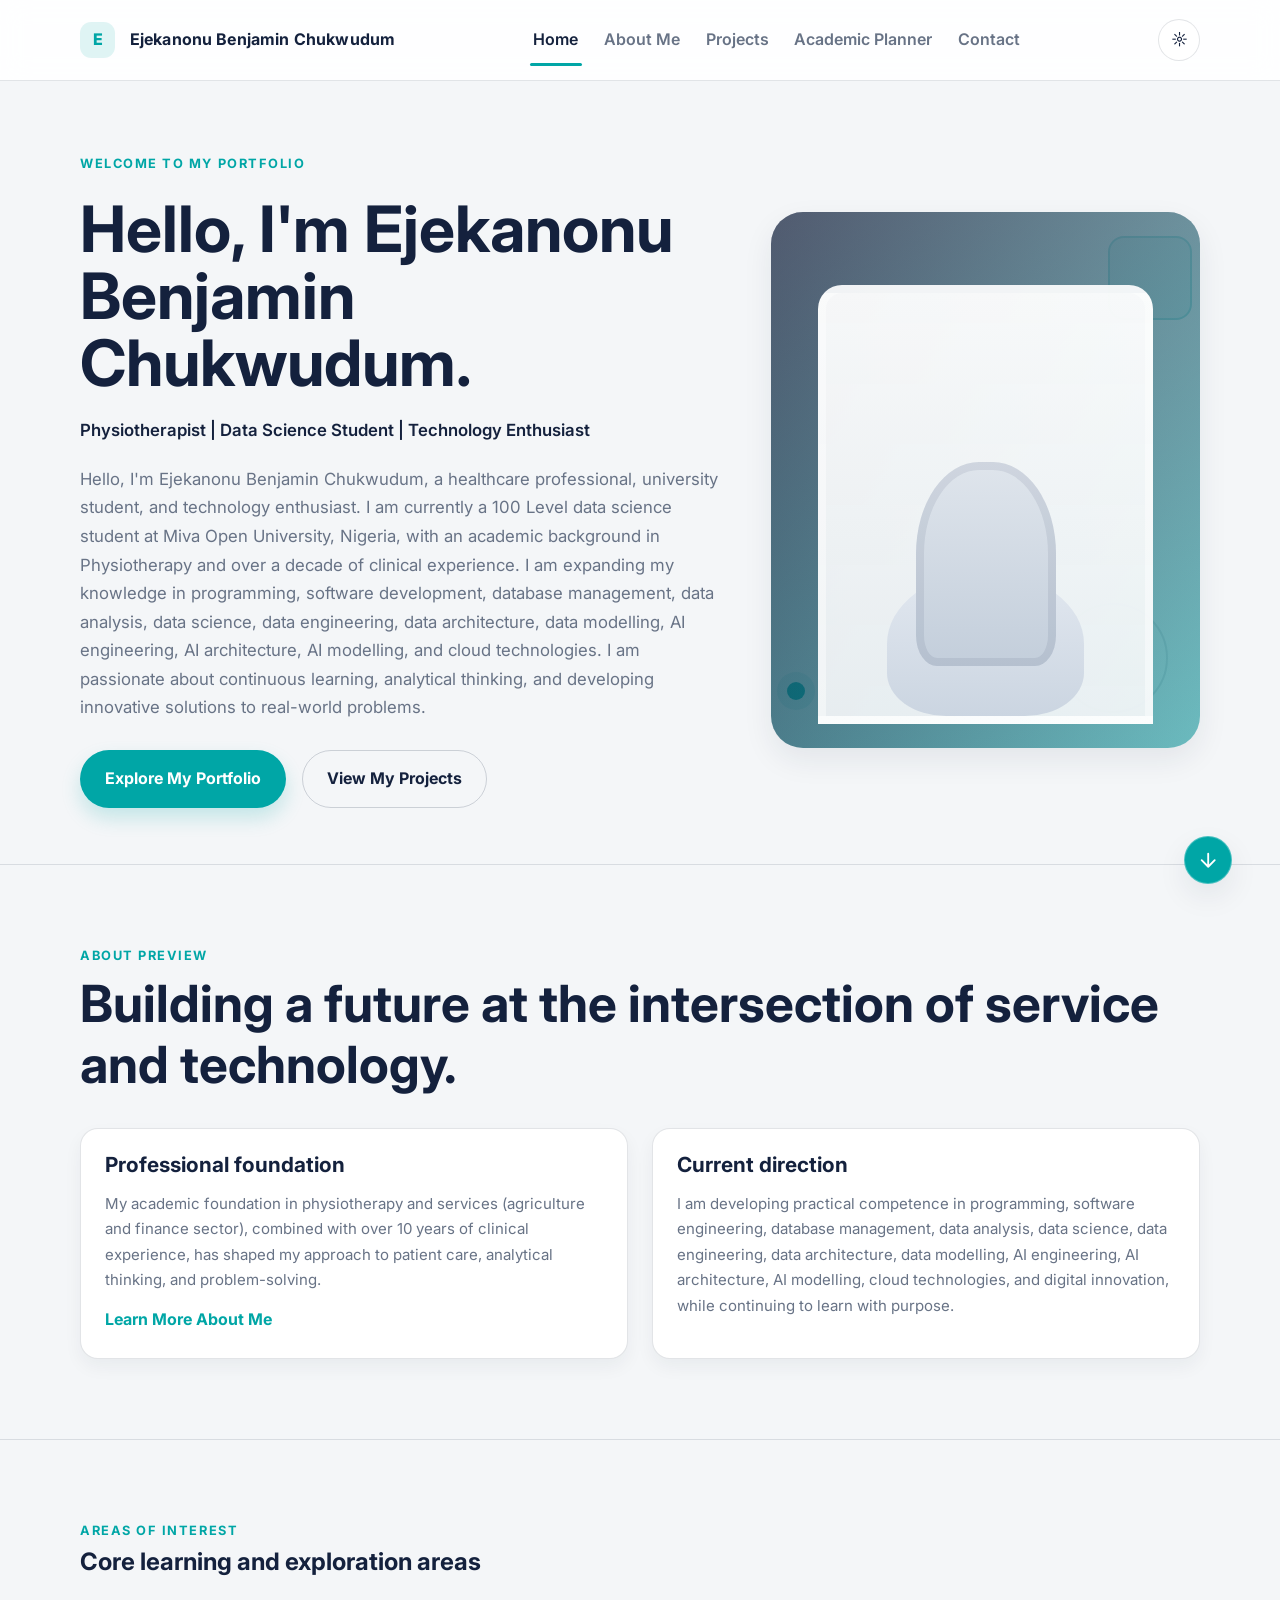
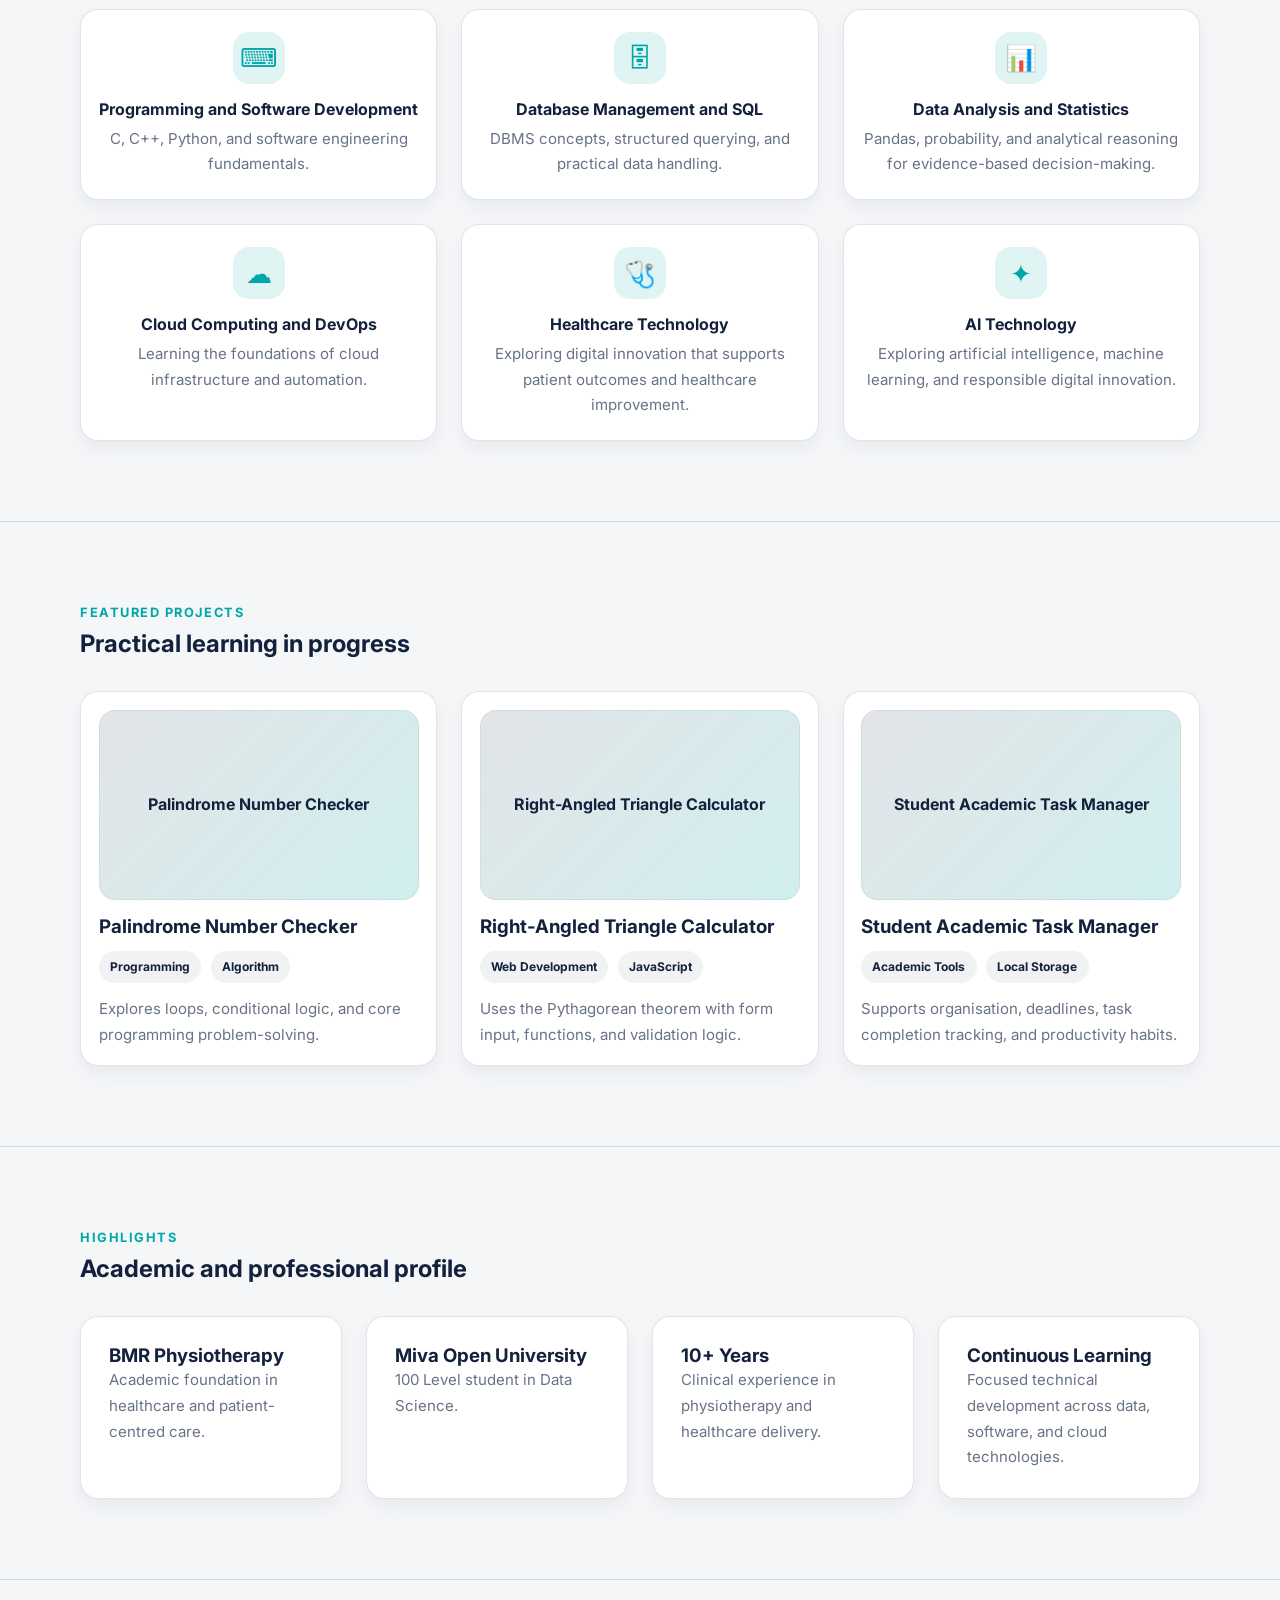
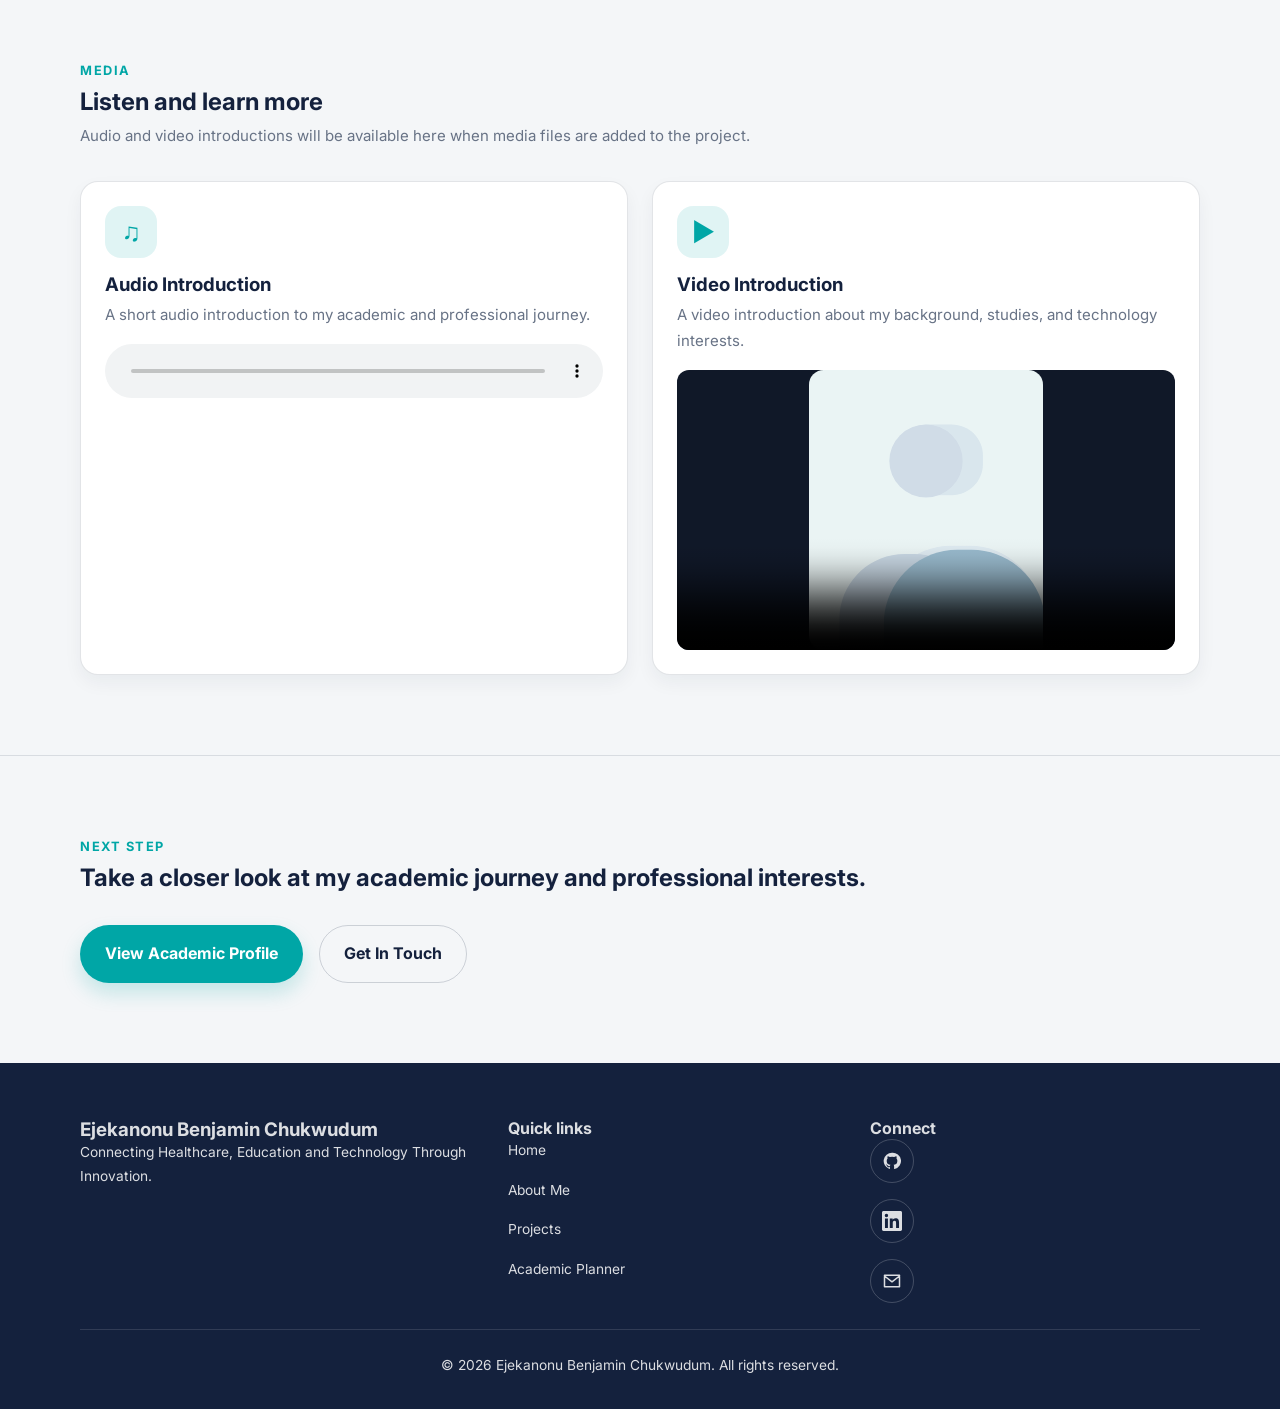
==== index.html @ 6f5ec562 "feat: add academic planner functionality with task management features - Implemented task management" ====
<!DOCTYPE html>
<html lang="en">
  <head>
    <meta charset="UTF-8" />
    <meta name="viewport" content="width=device-width, initial-scale=1.0" />
    <meta
      name="description"
      content="Academic portfolio and technology learning profile for Ejekanonu Benjamin Chukwudum."
    />
    <title>Ejekanonu Benjamin Chukwudum | Academic & Technology Portfolio</title>
    <link rel="preconnect" href="https://fonts.googleapis.com" />
    <link rel="preconnect" href="https://fonts.gstatic.com" crossorigin />
    <link
      href="https://fonts.googleapis.com/css2?family=Inter:wght@400;500;600;700;800&display=swap"
      rel="stylesheet"
    />
    <link rel="stylesheet" href="css/style.css" />
  </head>
  <body>
    <header class="site-header">
      <div class="container navbar">
        <a href="index.html" class="brand" aria-label="Home">
          <span class="brand-mark">E</span> Ejekanonu Benjamin Chukwudum
        </a>

        <nav class="nav-links" aria-label="Main navigation">
          <a class="nav-link active" href="index.html">Home</a>
          <a class="nav-link" href="about.html">About Me</a>
          <a class="nav-link" href="projects.html">Projects</a>
          <a class="nav-link" href="planner.html">Academic Planner</a>
          <a class="nav-link" href="contact.html">Contact</a>
        </nav>

        <div class="nav-actions">
          <button class="theme-toggle" type="button" aria-label="Toggle theme">☼</button>
          <button class="nav-toggle icon-button" type="button" aria-label="Toggle navigation" aria-expanded="false">
            ☰
          </button>
        </div>
      </div>
    </header>

    <main>
      <section class="hero">
        <div class="container hero-grid">
          <div class="hero-copy">
            <span class="kicker">Welcome to my portfolio</span>
            <h1 class="hero-title">Hello, I'm Ejekanonu Benjamin Chukwudum.</h1>
            <p class="hero-subtitle"> <!-- Healthcare Professional --> Physiotherapist | <!-- University--> Data Science Student | Technology Enthusiast</p>
            <p class="lead">
              Hello, I'm Ejekanonu Benjamin Chukwudum, a healthcare professional, university student, and technology enthusiast. I am currently a 100 Level data science student at Miva Open University, Nigeria, with an academic background in Physiotherapy and over a decade of clinical experience. I am expanding my knowledge in programming, software development, database management, data analysis, data science, data engineering, data architecture, data modelling, AI engineering, AI architecture, AI modelling, and cloud technologies. I am passionate about continuous learning, analytical thinking, and developing innovative solutions to real-world problems.
            </p>
            <div class="hero-actions">
              <a class="btn btn-primary" href="about.html">Explore My Portfolio</a>
              <a class="btn btn-secondary" href="projects.html">View My Projects</a>
            </div>
          </div>

          <div class="profile-visual" aria-label="Profile placeholder illustration">
            <div class="shape-square"></div>
            <div class="shape-ring"></div>
            <div class="shape-dot"></div>
            <div class="photo-frame">
              <div class="photo-placeholder" aria-label="Profile image placeholder"></div>
            </div>
          </div>
        </div>
      </section>

      <section class="section">
        <div class="container">
          <div class="section-header">
            <span class="kicker">About preview</span>
            <h2 class="page-title">Building a future at the intersection of service and technology.</h2>
          </div>

          <div class="grid-2">
            <article class="preview-card card">
              <h3>Professional foundation</h3>
              <p>
                My academic foundation in physiotherapy and services (agriculture and finance sector), combined with over 10 years of clinical experience, has shaped my approach to patient care, analytical thinking, and problem-solving.
              </p>
              <a class="btn-link" href="about.html">Learn More About Me</a>
            </article>

            <article class="preview-card card">
              <h3>Current direction</h3>
              <p>
                I am developing practical competence in programming, software engineering, database management, data analysis, data science, data engineering, data architecture, data modelling, AI engineering, AI architecture, AI modelling, cloud technologies, and digital innovation, while continuing to learn with purpose.
              </p>
            </article>
          </div>
        </div>
      </section>

      <section class="section">
        <div class="container">
          <div class="section-header">
            <span class="kicker">Areas of interest</span>
            <h2>Core learning and exploration areas</h2>
          </div>

          <div class="skill-grid interest-grid">
            <article class="skill-card card">
              <div class="icon-badge">⌨</div>
              <h3>Programming and Software Development</h3>
              <p>C, C++, Python, and software engineering fundamentals.</p>
            </article>

            <article class="skill-card card">
              <div class="icon-badge">🗄</div>
              <h3>Database Management and SQL</h3>
              <p>DBMS concepts, structured querying, and practical data handling.</p>
            </article>

            <article class="skill-card card">
              <div class="icon-badge">📊</div>
              <h3>Data Analysis and Statistics</h3>
              <p>Pandas, probability, and analytical reasoning for evidence-based decision-making.</p>
            </article>

            <article class="skill-card card">
              <div class="icon-badge">☁</div>
              <h3>Cloud Computing and DevOps</h3>
              <p>Learning the foundations of cloud infrastructure and automation.</p>
            </article>

            <article class="skill-card card">
              <div class="icon-badge">🩺</div>
              <h3>Healthcare Technology</h3>
              <p>Exploring digital innovation that supports patient outcomes and healthcare improvement.</p>
            </article>

            <article class="skill-card card">
              <div class="icon-badge" aria-hidden="true">✦</div>
              <h3>AI Technology</h3>
              <p>Exploring artificial intelligence, machine learning, and responsible digital innovation.</p>
            </article>
          </div>
        </div>
      </section>

      <section class="section">
        <div class="container">
          <div class="section-header">
            <span class="kicker">Featured projects</span>
            <h2>Practical learning in progress</h2>
          </div>

          <div class="project-grid grid-3">
            <article class="project-card">
              <div class="project-image">Palindrome Number Checker</div>
              <div class="project-content">
                <h3>Palindrome Number Checker</h3>
                <div class="meta-row">
                  <span class="meta-pill">Programming</span>
                  <span class="meta-pill">Algorithm</span>
                </div>
                <p>Explores loops, conditional logic, and core programming problem-solving.</p>
              </div>
            </article>

            <article class="project-card">
              <div class="project-image">Right-Angled Triangle Calculator</div>
              <div class="project-content">
                <h3>Right-Angled Triangle Calculator</h3>
                <div class="meta-row">
                  <span class="meta-pill">Web Development</span>
                  <span class="meta-pill">JavaScript</span>
                </div>
                <p>Uses the Pythagorean theorem with form input, functions, and validation logic.</p>
              </div>
            </article>

            <article class="project-card">
              <div class="project-image">Student Academic Task Manager</div>
              <div class="project-content">
                <h3>Student Academic Task Manager</h3>
                <div class="meta-row">
                  <span class="meta-pill">Academic Tools</span>
                  <span class="meta-pill">Local Storage</span>
                </div>
                <p>Supports organisation, deadlines, task completion tracking, and productivity habits.</p>
              </div>
            </article>
          </div>
        </div>
      </section>

      <section class="section">
        <div class="container">
          <div class="section-header">
            <span class="kicker">Highlights</span>
            <h2>Academic and professional profile</h2>
          </div>

          <div class="highlights-grid grid-4">
            <article class="feature-box card">
              <h3>BMR Physiotherapy</h3>
              <p>Academic foundation in healthcare and patient-centred care.</p>
            </article>

            <article class="feature-box card">
              <h3>Miva Open University</h3>
              <p>100 Level student in Data Science.</p>
            </article>

            <article class="feature-box card">
              <h3>10+ Years</h3>
              <p>Clinical experience in physiotherapy and healthcare delivery.</p>
            </article>

            <article class="feature-box card">
              <h3>Continuous Learning</h3>
              <p>Focused technical development across data, software, and cloud technologies.</p>
            </article>
          </div>
        </div>
      </section>

      <section class="section media-section">
        <div class="container">
          <div class="section-header">
            <span class="kicker">Media</span>
            <h2>Listen and learn more</h2>
            <p>Audio and video introductions will be available here when media files are added to the project.</p>
          </div>

          <div class="media-grid">
            <article class="media-card">
              <div class="media-card-copy">
                <span class="icon-badge" aria-hidden="true">♫</span>
                <h3>Audio Introduction</h3>
                <p>A short audio introduction to my academic and professional journey.</p>
              </div>
              <audio class="media-player" controls preload="metadata" aria-label="Audio introduction">
                <source src="assets/audio/portfolio-introduction.mp3" type="audio/mpeg" />
                <source src="assets/audio/portfolio-introduction.ogg" type="audio/ogg" />
               // Your browser does not support HTML audio. Add an MP3 or OGG file to the assets/audio folder.
              </audio>
              <!--
              <p class="media-note">
                Add <code>portfolio-introduction.mp3</code> or <code>portfolio-introduction.ogg</code> to
                <code>assets/audio/</code>.
              </p>
              */ -->
            </article>

            <article class="media-card">
              <div class="media-card-copy">
                <span class="icon-badge" aria-hidden="true">▶</span>
                <h3>Video Introduction</h3>
                <p>A video introduction about my background, studies, and technology interests.</p>
              </div>
              <video
                class="media-player video-player"
                controls
                preload="metadata"
                playsinline
                poster="assets/images/profile-placeholder.svg"
                aria-label="Video introduction"
              >
                <source src="assets/video/portfolio-introduction.mp4" type="video/mp4" />
                <source src="assets/video/portfolio-introduction.webm" type="video/webm" />
                // Your browser does not support HTML video. Add an MP4 or WebM file to the assets/video folder.
              </video>

              <!--
              <p class="media-note">
                Add <code>portfolio-introduction.mp4</code> or <code>portfolio-introduction.webm</code> to
                <code>assets/video/</code>. Include captions in your video file for accessibility.
              </p>
              -->

            </article>
          </div>
        </div>
      </section>

      <section class="section">
        <div class="container">
          <div class="section-header">
            <span class="kicker">Next step</span>
            <h2>Take a closer look at my academic journey and professional interests.</h2>
          </div>
          <div class="hero-actions">
            <a class="btn btn-primary" href="about.html">View Academic Profile</a>
            <a class="btn btn-secondary" href="contact.html">Get In Touch</a>
          </div>
        </div>
      </section>
    </main>

    <footer class="site-footer">
      <div class="container footer-content">
        <div>
          <h3>Ejekanonu Benjamin Chukwudum</h3>
          <p>Connecting Healthcare, Education and Technology Through Innovation.</p>
        </div>

        <div>
          <h4>Quick links</h4>
          <ul class="footer-links">
            <li><a href="index.html">Home</a></li>
            <li><a href="about.html">About Me</a></li>
            <li><a href="projects.html">Projects</a></li>
            <li><a href="planner.html">Academic Planner</a></li>
          </ul>
        </div>

        <div>
          <h4>Connect</h4>
          <ul class="footer-links">
            <li><a class="icon-link" href="#" aria-label="GitHub profile placeholder">
              <svg viewBox="0 0 24 24" aria-hidden="true" focusable="false"><path d="M12 2a10 10 0 0 0-3.16 19.49c.5.09.68-.22.68-.48v-1.68c-2.78.6-3.37-1.18-3.37-1.18-.46-1.16-1.11-1.47-1.11-1.47-.91-.62.07-.61.07-.61 1 .07 1.53 1.03 1.53 1.03.9 1.52 2.36 1.08 2.94.83.09-.65.35-1.08.64-1.33-2.22-.25-4.56-1.11-4.56-4.95 0-1.09.39-1.99 1.03-2.69-.1-.25-.45-1.28.1-2.66 0 0 .84-.27 2.75 1.03a9.56 9.56 0 0 1 5 0c1.91-1.3 2.75-1.03 2.75-1.03.55 1.38.2 2.41.1 2.66.64.7 1.03 1.6 1.03 2.69 0 3.85-2.35 4.7-4.58 4.95.36.31.68.92.68 1.85v2.75c0 .27.18.58.69.48A10 10 0 0 0 12 2Z"/></svg>
            </a></li>
            <li><a class="icon-link" href="#" aria-label="LinkedIn profile placeholder">
              <svg viewBox="0 0 24 24" aria-hidden="true" focusable="false"><path d="M20.45 20.45h-3.56v-5.57c0-1.33-.02-3.04-1.85-3.04-1.85 0-2.13 1.44-2.13 2.94v5.67H9.35V8.99h3.42v1.56h.05c.48-.9 1.64-1.85 3.37-1.85 3.6 0 4.26 2.37 4.26 5.46v6.29ZM5.34 7.43a2.06 2.06 0 1 1 0-4.12 2.06 2.06 0 0 1 0 4.12Zm1.78 13.02H3.56V8.99h3.56v11.46ZM22.22 0H1.77C.79 0 0 .77 0 1.73v20.54C0 23.23.79 24 1.77 24h20.44c.98 0 1.79-.77 1.79-1.73V1.73C24 .77 23.19 0 22.22 0Z"/></svg>
            </a></li>
            <li><a class="icon-link" href="contact.html" aria-label="Contact">
              <svg viewBox="0 0 24 24" aria-hidden="true" focusable="false"><path d="M3 5h18v14H3zM3 6l9 7 9-7"/></svg>
            </a></li>
          </ul>
        </div>
      </div>
      <div class="container footer-bottom">
        <p>© <span data-year></span> Ejekanonu Benjamin Chukwudum. All rights reserved.</p>
      </div>
    </footer>

    <button class="scroll-edge-button" type="button" aria-label="Scroll to page end" data-scroll-edge>
      <svg viewBox="0 0 24 24" aria-hidden="true" focusable="false"><path d="M12 5v14m-7-7 7 7 7-7" /></svg>
    </button>

    <script src="js/script.js"></script>
  </body>
</html>
---- css/style.css ----
:root {
  --navy: #14213D;
  --teal: #00A6A6;
  --white: #FFFFFF;
  --light: #F4F6F8;
  --charcoal: #252A34;
  --muted: #687386;
  --border: rgba(20, 33, 61, 0.12);
  --shadow: 0 12px 30px rgba(20, 33, 61, 0.08);
  --shadow-soft: 0 8px 18px rgba(20, 33, 61, 0.05);
  --radius: 18px;
  --radius-sm: 12px;
  --max-width: 1120px;
  --success: #188d69;
  --warning: #d97706;
  --danger: #dc2626;
  --heading: "Inter", "Segoe UI", sans-serif;
  --body: "Inter", "Segoe UI", sans-serif;
}

:root body.theme-dark {
  --white: #101828;
  --light: #0f172a;
  --charcoal: #e5e7eb;
  --muted: #cbd5e1;
  --border: rgba(255, 255, 255, 0.12);
  --shadow: 0 12px 30px rgba(2, 6, 23, 0.4);
  --shadow-soft: 0 8px 16px rgba(15, 23, 42, 0.2);
}

* {
  box-sizing: border-box;
}

html {
  scroll-behavior: smooth;
}

body {
  margin: 0;
  font-family: var(--body);
  color: var(--charcoal);
  background: var(--light);
  line-height: 1.7;
}

img {
  max-width: 100%;
  display: block;
}

a {
  color: inherit;
  text-decoration: none;
}

button,
input,
select,
textarea {
  font: inherit;
}

button {
  cursor: pointer;
}

.container {
  width: min(var(--max-width), calc(100% - 2rem));
  margin: 0 auto;
}

.section {
  padding: 5rem 0;
}

.section-header {
  margin-bottom: 2rem;
  display: flex;
  flex-direction: column;
  gap: 0.4rem;
}

.kicker {
  font-size: 0.8rem;
  font-weight: 700;
  letter-spacing: 0.12em;
  text-transform: uppercase;
  color: var(--teal);
}

h1, h2, h3, h4 {
  margin: 0;
  color: var(--navy);
  line-height: 1.2;
  font-family: var(--heading);
}

p {
  margin: 0;
  color: var(--muted);
  font-size: 0.94rem;
}

li {
  font-size: 0.94rem;
}

main > section + section {
  border-top: 1px solid var(--border);
}

.site-header {
  position: sticky;
  top: 0;
  z-index: 20;
  background: rgba(255, 255, 255, 0.9);
  backdrop-filter: blur(14px);
  border-bottom: 1px solid var(--border);
}

body.theme-dark .site-header {
  background: rgba(16, 24, 40, 0.88);
}

.navbar {
  display: flex;
  align-items: center;
  justify-content: space-between;
  min-height: 80px;
}

.brand {
  font-size: 1rem;
  font-weight: 700;
  letter-spacing: 0.01em;
  color: var(--navy);
}

.brand-mark {
  display: inline-flex;
  align-items: center;
  justify-content: center;
  width: 2.2rem;
  height: 2.2rem;
  border-radius: 0.7rem;
  background: rgba(0, 166, 166, 0.12);
  color: var(--teal);
  font-weight: 800;
  margin-right: 0.65rem;
}

.nav-links {
  display: flex;
  align-items: center;
  gap: 1.2rem;
}

.nav-link {
  position: relative;
  color: var(--muted);
  font-weight: 600;
  padding: 0.35rem 0.2rem;
  transition: color 0.2s ease;
}

.nav-link:hover,
.nav-link:focus-visible,
.nav-link.active {
  color: var(--navy);
}

.nav-link.active::after,
.nav-link:hover::after,
.nav-link:focus-visible::after {
  content: "";
  position: absolute;
  left: 0;
  right: 0;
  bottom: -0.45rem;
  height: 3px;
  background: var(--teal);
  border-radius: 99px;
}

.nav-actions {
  display: flex;
  align-items: center;
  gap: 0.75rem;
}

.icon-button,
.theme-toggle {
  border: 1px solid var(--border);
  background: var(--white);
  color: var(--navy);
  border-radius: 999px;
  width: 42px;
  height: 42px;
  display: inline-flex;
  align-items: center;
  justify-content: center;
  transition: transform 0.2s ease, box-shadow 0.2s ease;
}

.icon-button:hover,
.theme-toggle:hover,
.icon-button:focus-visible,
.theme-toggle:focus-visible {
  transform: translateY(-1px);
  box-shadow: var(--shadow-soft);
}

.nav-toggle {
  display: none;
}

.btn {
  display: inline-flex;
  align-items: center;
  justify-content: center;
  gap: 0.5rem;
  font-weight: 700;
  border-radius: 999px;
  padding: 0.9rem 1.5rem;
  border: 1px solid transparent;
  transition: transform 0.2s ease, box-shadow 0.2s ease, background 0.2s ease,
    border-color 0.2s ease;
}

.btn:hover,
.btn:focus-visible {
  transform: translateY(-1px);
}

.btn-primary {
  background: var(--teal);
  color: var(--white);
  box-shadow: 0 10px 20px rgba(0, 166, 166, 0.2);
}

.btn-primary:hover,
.btn-primary:focus-visible {
  background: #009a9a;
}

.btn-secondary {
  background: transparent;
  color: var(--navy);
  border-color: rgba(20, 33, 61, 0.18);
}

.btn-link {
  color: var(--teal);
  font-weight: 700;
}

.hero {
  padding: 4.5rem 0 3.5rem;
}

.hero-grid {
  display: grid;
  grid-template-columns: 1.2fr 0.8fr;
  align-items: center;
  gap: 3rem;
}

.hero-copy {
  display: flex;
  flex-direction: column;
  gap: 1.25rem;
}

.hero-title {
  font-size: clamp(2.3rem, 5vw, 4.1rem);
  line-height: 1.05;
  color: var(--navy);
}

.hero-subtitle {
  font-size: 1.05rem;
  color: var(--navy);
  font-weight: 600;
}

.hero-actions {
  display: flex;
  flex-wrap: wrap;
  gap: 1rem;
  margin-top: 0.5rem;
}

.lead {
  font-size: 1.05rem;
  max-width: 62ch;
}

.profile-visual {
  position: relative;
  display: flex;
  justify-content: center;
  align-items: center;
}

.photo-frame {
  position: relative;
  width: min(100%, 430px);
  aspect-ratio: 4 / 5;
  border-radius: 2rem;
  overflow: hidden;
  background: linear-gradient(135deg, rgba(20, 33, 61, 0.92), rgba(0, 166, 166, 0.52));
  box-shadow: var(--shadow);
  display: flex;
  align-items: end;
  justify-content: center;
}

.photo-frame::before {
  content: "";
  position: absolute;
  inset: 0;
  background: linear-gradient(180deg, rgba(255, 255, 255, 0.2), rgba(20, 33, 61, 0.1));
}

.photo-placeholder {
  position: relative;
  z-index: 1;
  width: 78%;
  height: 82%;
  margin-bottom: 1.5rem;
  border-radius: 1.5rem 1.5rem 0 0;
  background: linear-gradient(180deg, rgba(255, 255, 255, 0.95), rgba(244, 246, 248, 0.92));
  border: 8px solid rgba(255, 255, 255, 0.42);
  display: flex;
  align-items: end;
  justify-content: center;
}

.photo-placeholder::before {
  content: "";
  width: 62%;
  height: 34%;
  background: linear-gradient(180deg, #e2e8f0, #cbd5e1);
  border-radius: 50% 50% 30% 30%;
  margin-top: auto;
}

.photo-placeholder::after {
  content: "";
  position: absolute;
  width: 44%;
  height: 48%;
  bottom: 12%;
  background: linear-gradient(180deg, #dfe5ec, #c3cedb);
  border-radius: 45% 45% 15% 15%;
  box-shadow: inset 0 0 0 8px rgba(20, 33, 61, 0.08);
}

.shape-square,
.shape-ring,
.shape-dot {
  position: absolute;
  border-radius: 1rem;
  pointer-events: none;
}

.shape-square {
  width: 84px;
  height: 84px;
  background: rgba(0, 166, 166, 0.18);
  border: 2px solid rgba(0, 166, 166, 0.4);
  top: 1.5rem;
  right: 0.5rem;
}

.shape-ring {
  width: 110px;
  height: 110px;
  border: 2px solid rgba(20, 33, 61, 0.12);
  right: 2rem;
  bottom: 2.2rem;
  border-radius: 50%;
}

.shape-dot {
  width: 18px;
  height: 18px;
  background: var(--teal);
  box-shadow: 0 0 0 10px rgba(0, 166, 166, 0.12);
  left: 1rem;
  bottom: 3rem;
}

.grid-2,
.grid-3,
.grid-4 {
  display: grid;
  gap: 1.5rem;
}

.grid-2 {
  grid-template-columns: repeat(2, minmax(0, 1fr));
}

.grid-3 {
  grid-template-columns: repeat(3, minmax(0, 1fr));
}

.grid-4 {
  grid-template-columns: repeat(4, minmax(0, 1fr));
}

.card {
  background: var(--white);
  border: 1px solid var(--border);
  border-radius: var(--radius);
  box-shadow: var(--shadow-soft);
}

.highlights-grid .feature-box {
  padding: 1.75rem;
}

.info-card,
.skill-card,
.project-card,
.feature-box,
.stat-card,
.task-card,
.contact-card,
.timeline-item,
.planner-card,
.dashboard-card {
  background: var(--white);
  border: 1px solid var(--border);
  border-radius: var(--radius);
  box-shadow: var(--shadow-soft);
}

.preview-card {
  padding: 1.5rem;
}

.preview-card h3 {
  margin-bottom: 0.8rem;
  font-size: 1.3rem;
}

.preview-card p + a {
  display: inline-flex;
  margin-top: 0.85rem;
}

.icon-badge {
  width: 52px;
  height: 52px;
  border-radius: 16px;
  background: rgba(0, 166, 166, 0.12);
  color: var(--teal);
  display: inline-flex;
  align-items: center;
  justify-content: center;
  font-size: 1.6rem;
  margin-bottom: 1rem;
}

.skill-grid,
.project-grid,
.highlights-grid,
.contact-grid,
.stats-grid {
  display: grid;
  gap: 1.5rem;
}

.skill-grid {
  grid-template-columns: repeat(5, minmax(0, 1fr));
}

.interest-grid {
  grid-template-columns: repeat(3, minmax(0, 1fr));
}

.skill-card {
  padding: 1.4rem 1rem;
  text-align: center;
}

.skill-card h3 {
  font-size: 1rem;
  margin-bottom: 0.4rem;
}

.project-card {
  padding: 1.1rem;
  overflow: hidden;
  transition: transform 0.2s ease, box-shadow 0.2s ease;
}

.project-card:hover,
.task-card:hover,
.feature-box:hover,
.contact-card:hover {
  transform: translateY(-2px);
  box-shadow: var(--shadow);
}

.project-image {
  height: 190px;
  margin-bottom: 1rem;
  border-radius: 1rem;
  background: linear-gradient(135deg, rgba(20, 33, 61, 0.12), rgba(0, 166, 166, 0.18));
  border: 1px solid rgba(20, 33, 61, 0.06);
  display: flex;
  align-items: center;
  justify-content: center;
  color: var(--navy);
  font-weight: 700;
}

.project-content {
  display: flex;
  flex-direction: column;
  gap: 0.8rem;
}

.meta-row,
.tech-list,
.feature-list,
.link-list,
.filter-list,
.contact-meta,
.search-row,
.task-meta,
.form-grid {
  display: flex;
  flex-wrap: wrap;
  gap: 0.6rem;
}

.feature-list {
  list-style: none;
  padding: 0;
  margin: 0;
  gap: 0.55rem 0.65rem;
}

.feature-list li {
  padding: 0.4rem 0.7rem;
  border: 1px solid var(--border);
  border-radius: 999px;
  background: rgba(20, 33, 61, 0.035);
  color: var(--muted);
  font-size: 0.82rem;
  line-height: 1.4;
}

.meta-pill,
.tech-tag,
.status-badge,
.filter-btn {
  display: inline-flex;
  align-items: center;
  justify-content: center;
  border-radius: 999px;
  padding: 0.38rem 0.7rem;
  font-size: 0.75rem;
  font-weight: 700;
}

.meta-pill {
  background: rgba(20, 33, 61, 0.06);
  color: var(--navy);
}

.tech-tag {
  background: rgba(0, 166, 166, 0.1);
  color: var(--teal);
}

.status-badge {
  background: rgba(24, 141, 105, 0.12);
  color: var(--success);
}

.status-badge.pending {
  background: rgba(217, 119, 6, 0.12);
  color: var(--warning);
}

.status-badge.overdue {
  background: rgba(220, 38, 38, 0.1);
  color: var(--danger);
}

.filter-bar {
  display: flex;
  flex-wrap: wrap;
  gap: 0.8rem;
  margin-bottom: 2rem;
}

.filter-btn {
  border: 1px solid var(--border);
  background: var(--white);
  color: var(--muted);
  padding: 0.7rem 1rem;
}

.filter-btn.active {
  border-color: rgba(0, 166, 166, 0.18);
  background: rgba(0, 166, 166, 0.12);
  color: var(--navy);
}

.link-placeholder {
  color: var(--muted);
  font-size: 0.82rem;
}

.page-hero {
  background: linear-gradient(180deg, rgba(20, 33, 61, 0.04), rgba(255, 255, 255, 0));
  padding-top: 2.5rem;
}

.page-title {
  font-size: clamp(2.1rem, 4vw, 3.2rem);
}

.profile-layout {
  display: grid;
  grid-template-columns: 0.9fr 1.1fr;
  gap: 2rem;
}

.profile-summary {
  padding: 1.6rem;
}

.profile-summary ul {
  list-style: none;
  margin: 0;
  padding: 0;
  display: grid;
  gap: 0.8rem;
}

.profile-summary li {
  padding: 0.8rem 0.9rem;
  border-radius: 12px;
  background: rgba(20, 33, 61, 0.03);
  border: 1px solid var(--border);
}

.timeline {
  display: grid;
  gap: 1rem;
}

.timeline-item {
  padding: 1.3rem 1.2rem;
}

.timeline-item h3 {
  margin-bottom: 0.4rem;
  font-size: 1.04rem;
}

.skill-group {
  display: grid;
  gap: 1rem;
}

.skill-tag {
  display: inline-flex;
  align-items: center;
  justify-content: center;
  padding: 0.5rem 0.8rem;
  background: rgba(20, 33, 61, 0.04);
  border: 1px solid var(--border);
  border-radius: 999px;
  color: var(--navy);
  font-weight: 600;
}

.planner-shell {
  display: grid;
  grid-template-columns: 360px minmax(0, 1fr);
  gap: 1.5rem;
  align-items: start;
}

.dashboard-card,
.task-card,
.form-panel {
  padding: 1.25rem;
}

.form-panel {
  background: var(--white);
  border: 1px solid var(--border);
  border-radius: var(--radius);
  box-shadow: var(--shadow-soft);
}

.field,
.form-field {
  display: flex;
  flex-direction: column;
  gap: 0.45rem;
}

label {
  font-weight: 600;
  color: var(--navy);
}

input,
select,
textarea {
  width: 100%;
  border: 1px solid rgba(20, 33, 61, 0.18);
  border-radius: 12px;
  background: var(--white);
  color: var(--charcoal);
  padding: 0.8rem 0.9rem;
  transition: border-color 0.2s ease, box-shadow 0.2s ease;
}

input:focus,
select:focus,
textarea:focus {
  outline: none;
  border-color: rgba(0, 166, 166, 0.6);
  box-shadow: 0 0 0 4px rgba(0, 166, 166, 0.12);
}

textarea {
  min-height: 110px;
  resize: vertical;
}

.task-form-grid,
.form-grid {
  display: grid;
  grid-template-columns: repeat(2, minmax(0, 1fr));
  gap: 1rem;
}

.form-grid .full-width,
.task-form-grid .full-width {
  grid-column: 1 / -1;
}

.task-list {
  display: grid;
  gap: 1rem;
}

.task-card {
  display: flex;
  flex-direction: column;
  gap: 0.85rem;
}

.task-card.is-complete {
  border-color: rgba(24, 141, 105, 0.4);
  background: rgba(24, 141, 105, 0.02);
}

.task-card.is-overdue {
  border-color: rgba(220, 38, 38, 0.28);
}

.task-header {
  display: flex;
  justify-content: space-between;
  gap: 1rem;
  align-items: start;
}

.task-title-row {
  display: flex;
  flex-direction: column;
  gap: 0.5rem;
}

.task-actions {
  display: flex;
  flex-wrap: wrap;
  gap: 0.6rem;
}

.action-btn {
  border: 1px solid var(--border);
  background: transparent;
  color: var(--navy);
  border-radius: 10px;
  padding: 0.55rem 0.7rem;
  font-weight: 600;
}

.action-btn.primary {
  background: var(--teal);
  border-color: var(--teal);
  color: var(--white);
}

.action-btn.danger {
  border-color: rgba(220, 38, 38, 0.2);
  color: var(--danger);
}

.stats-grid {
  grid-template-columns: repeat(4, minmax(0, 1fr));
}

.stat-card {
  padding: 1.1rem 1rem;
}

.stat-number {
  display: block;
  font-size: 1.9rem;
  font-weight: 800;
  line-height: 1;
  color: var(--navy);
  margin-bottom: 0.35rem;
}

.contact-grid {
  grid-template-columns: 0.9fr 1.1fr;
  align-items: start;
}

.contact-card {
  padding: 1.5rem;
}

.contact-meta {
  display: flex;
  flex-direction: column;
  gap: 1rem;
}

.contact-item {
  display: flex;
  align-items: start;
  gap: 0.8rem;
}

.contact-icon {
  width: 44px;
  height: 44px;
  border-radius: 12px;
  background: rgba(0, 166, 166, 0.1);
  color: var(--teal);
  display: inline-flex;
  align-items: center;
  justify-content: center;
  font-weight: 700;
}

.contact-profile-icon {
  display: inline-flex;
  align-items: center;
  justify-content: center;
  width: 2rem;
  height: 2rem;
  margin-top: 0.3rem;
  color: var(--teal);
}

.contact-profile-icon svg {
  width: 1.5rem;
  height: 1.5rem;
  fill: currentColor;
}

.validation-message,
.form-success {
  min-height: 1.5rem;
  font-size: 0.88rem;
  font-weight: 600;
}

.validation-message {
  color: var(--danger);
}

.form-success {
  color: var(--success);
}

.site-footer {
  background: var(--navy);
  color: rgba(255, 255, 255, 0.82);
  padding: 3.5rem 0 2rem;
}

.footer-content {
  display: grid;
  grid-template-columns: 1.2fr 1fr 1fr;
  gap: 2rem;
  margin-bottom: 1.5rem;
}

.site-footer h3,
.site-footer h4,
.site-footer a,
.site-footer p,
.site-footer li {
  color: rgba(255, 255, 255, 0.85);
}

.site-footer p,
.site-footer li {
  font-size: 0.86rem;
}

.footer-links {
  display: grid;
  gap: 0.8rem;
  list-style: none;
  padding: 0;
  margin: 0;
}

.footer-links li {
  padding: 0.1rem 0;
}

.icon-link {
  display: inline-flex;
  align-items: center;
  justify-content: center;
  width: 2.75rem;
  height: 2.75rem;
  border: 1px solid rgba(255, 255, 255, 0.2);
  border-radius: 50%;
  transition: background-color 0.2s ease, transform 0.2s ease;
}

.icon-link:hover,
.icon-link:focus-visible {
  background: rgba(0, 166, 166, 0.25);
  transform: translateY(-2px);
}

.icon-link svg {
  width: 1.25rem;
  height: 1.25rem;
  fill: currentColor;
}

.footer-links .icon-link[aria-label="Contact"] svg {
  fill: none;
  stroke: currentColor;
  stroke-linecap: round;
  stroke-linejoin: round;
  stroke-width: 1.8;
}

.link-list .icon-link {
  width: 2.5rem;
  height: 2.5rem;
  border-color: var(--border);
  color: var(--navy);
}

.link-list .icon-link svg {
  fill: currentColor;
}

.link-list .icon-link[aria-label^="Live"] svg {
  fill: none;
  stroke: currentColor;
  stroke-linecap: round;
  stroke-linejoin: round;
  stroke-width: 1.8;
}

.footer-bottom {
  padding-top: 1.5rem;
  border-top: 1px solid rgba(255, 255, 255, 0.12);
  text-align: center;
}

.empty-state {
  padding: 2rem 1.2rem;
  text-align: center;
  border: 1px dashed rgba(20, 33, 61, 0.16);
  background: rgba(255, 255, 255, 0.5);
  border-radius: var(--radius);
}

.media-grid {
  display: grid;
  grid-template-columns: repeat(2, minmax(0, 1fr));
  gap: 1.5rem;
}

.media-card {
  min-width: 0;
  padding: 1.5rem;
  background: var(--white);
  border: 1px solid var(--border);
  border-radius: var(--radius);
  box-shadow: var(--shadow-soft);
}

.media-card-copy {
  margin-bottom: 1rem;
}

.media-card-copy h3 {
  margin-bottom: 0.4rem;
}

.media-player {
  display: block;
  width: 100%;
  max-width: 100%;
  border-radius: var(--radius-sm);
}

.video-player {
  aspect-ratio: 16 / 9;
  background: #101828;
  object-fit: contain;
}

.media-note {
  margin-top: 0.85rem;
  font-size: 0.85rem;
}

.media-note code {
  color: var(--navy);
  font-size: 0.82em;
  overflow-wrap: anywhere;
}

.scroll-edge-button {
  position: fixed;
  z-index: 30;
  right: clamp(1rem, calc((100vw - var(--max-width)) / 2), 3rem);
  bottom: max(1rem, env(safe-area-inset-bottom));
  display: inline-flex;
  align-items: center;
  justify-content: center;
  width: 3rem;
  height: 3rem;
  padding: 0;
  border: 1px solid rgba(255, 255, 255, 0.28);
  border-radius: 50%;
  background: var(--teal);
  color: #fff;
  box-shadow: var(--shadow);
  transition: transform 0.2s ease, background-color 0.2s ease;
}

.scroll-edge-button:hover,
.scroll-edge-button:focus-visible {
  transform: translateY(-2px);
  background: #008f8f;
}

.scroll-edge-button:focus-visible {
  outline: 3px solid var(--navy);
  outline-offset: 3px;
}

.scroll-edge-button svg {
  width: 1.4rem;
  height: 1.4rem;
  fill: none;
  stroke: currentColor;
  stroke-linecap: round;
  stroke-linejoin: round;
  stroke-width: 2;
}

.hidden {
  display: none !important;
}

@media (max-width: 1024px) {
  .skill-grid {
    grid-template-columns: repeat(3, minmax(0, 1fr));
  }

  .planner-shell,
  .contact-grid,
  .profile-layout,
  .hero-grid {
    grid-template-columns: 1fr;
  }

  .stats-grid {
    grid-template-columns: repeat(2, minmax(0, 1fr));
  }
}

@media (max-width: 768px) {
  .nav-toggle {
    display: inline-flex;
  }

  .nav-links {
    position: absolute;
    top: calc(100% + 0.5rem);
    left: 1rem;
    right: 1rem;
    flex-direction: column;
    align-items: flex-start;
    background: var(--white);
    border: 1px solid var(--border);
    border-radius: 18px;
    padding: 1rem;
    box-shadow: var(--shadow);
    opacity: 0;
    pointer-events: none;
    transform: translateY(-8px);
    transition: all 0.2s ease;
  }

  .nav-links.open {
    opacity: 1;
    pointer-events: auto;
    transform: translateY(0);
  }

  .grid-2,
  .grid-3,
  .grid-4,
  .media-grid,
  .task-form-grid,
  .form-grid,
  .footer-content,
  .skill-grid,
  .stats-grid {
    grid-template-columns: 1fr;
  }

  .interest-grid {
    grid-template-columns: 1fr;
  }

  .hero {
    padding-top: 3rem;
  }

  .section {
    padding: 4rem 0;
  }

  .hero-actions,
  .filter-bar,
  .task-actions,
  .nav-actions {
    width: 100%;
  }

  .btn {
    width: 100%;
  }

  .task-header {
    flex-direction: column;
  }

  .site-footer {
    padding: 3rem 0 1.5rem;
  }

  .scroll-edge-button {
    width: 2.75rem;
    height: 2.75rem;
  }
}

@media (prefers-reduced-motion: reduce) {
  html {
    scroll-behavior: auto;
  }

  *, *::before, *::after {
    animation-duration: 0.01ms !important;
    animation-iteration-count: 1 !important;
    transition-duration: 0.01ms !important;
  }
}
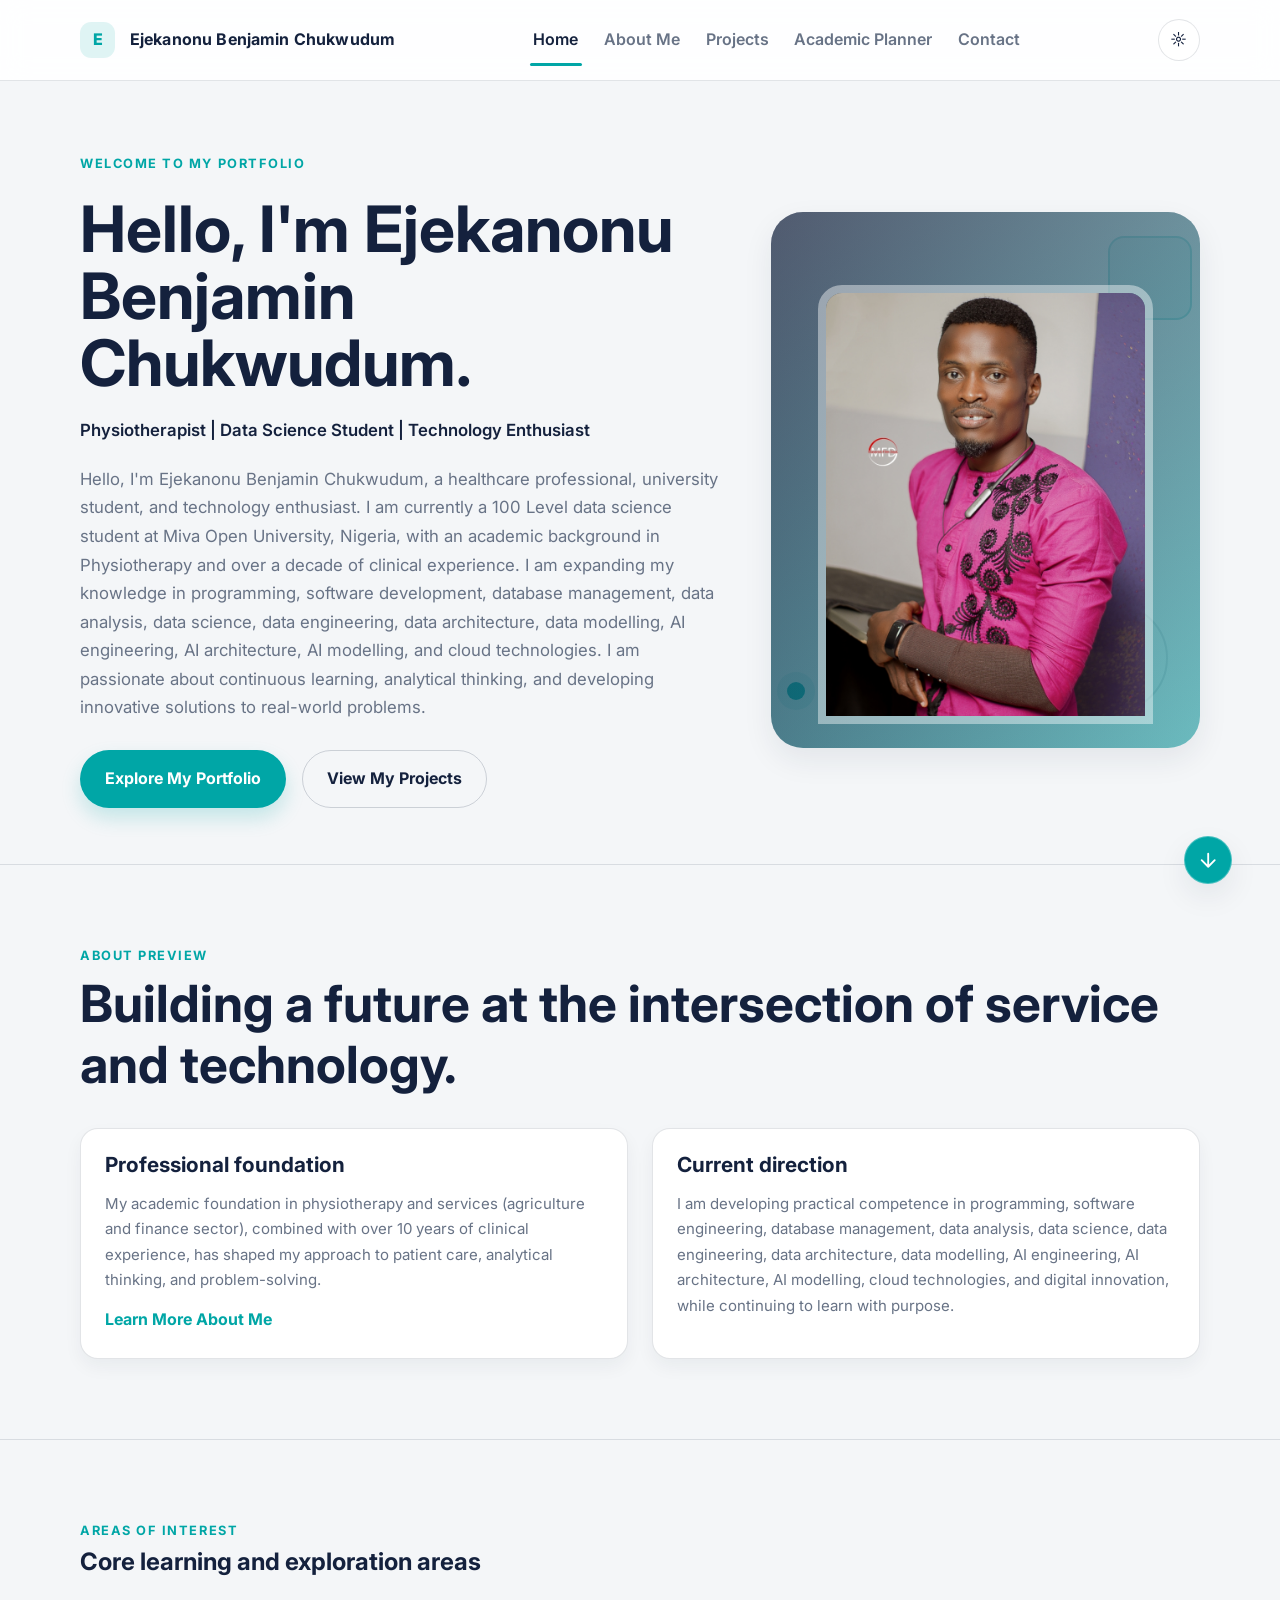
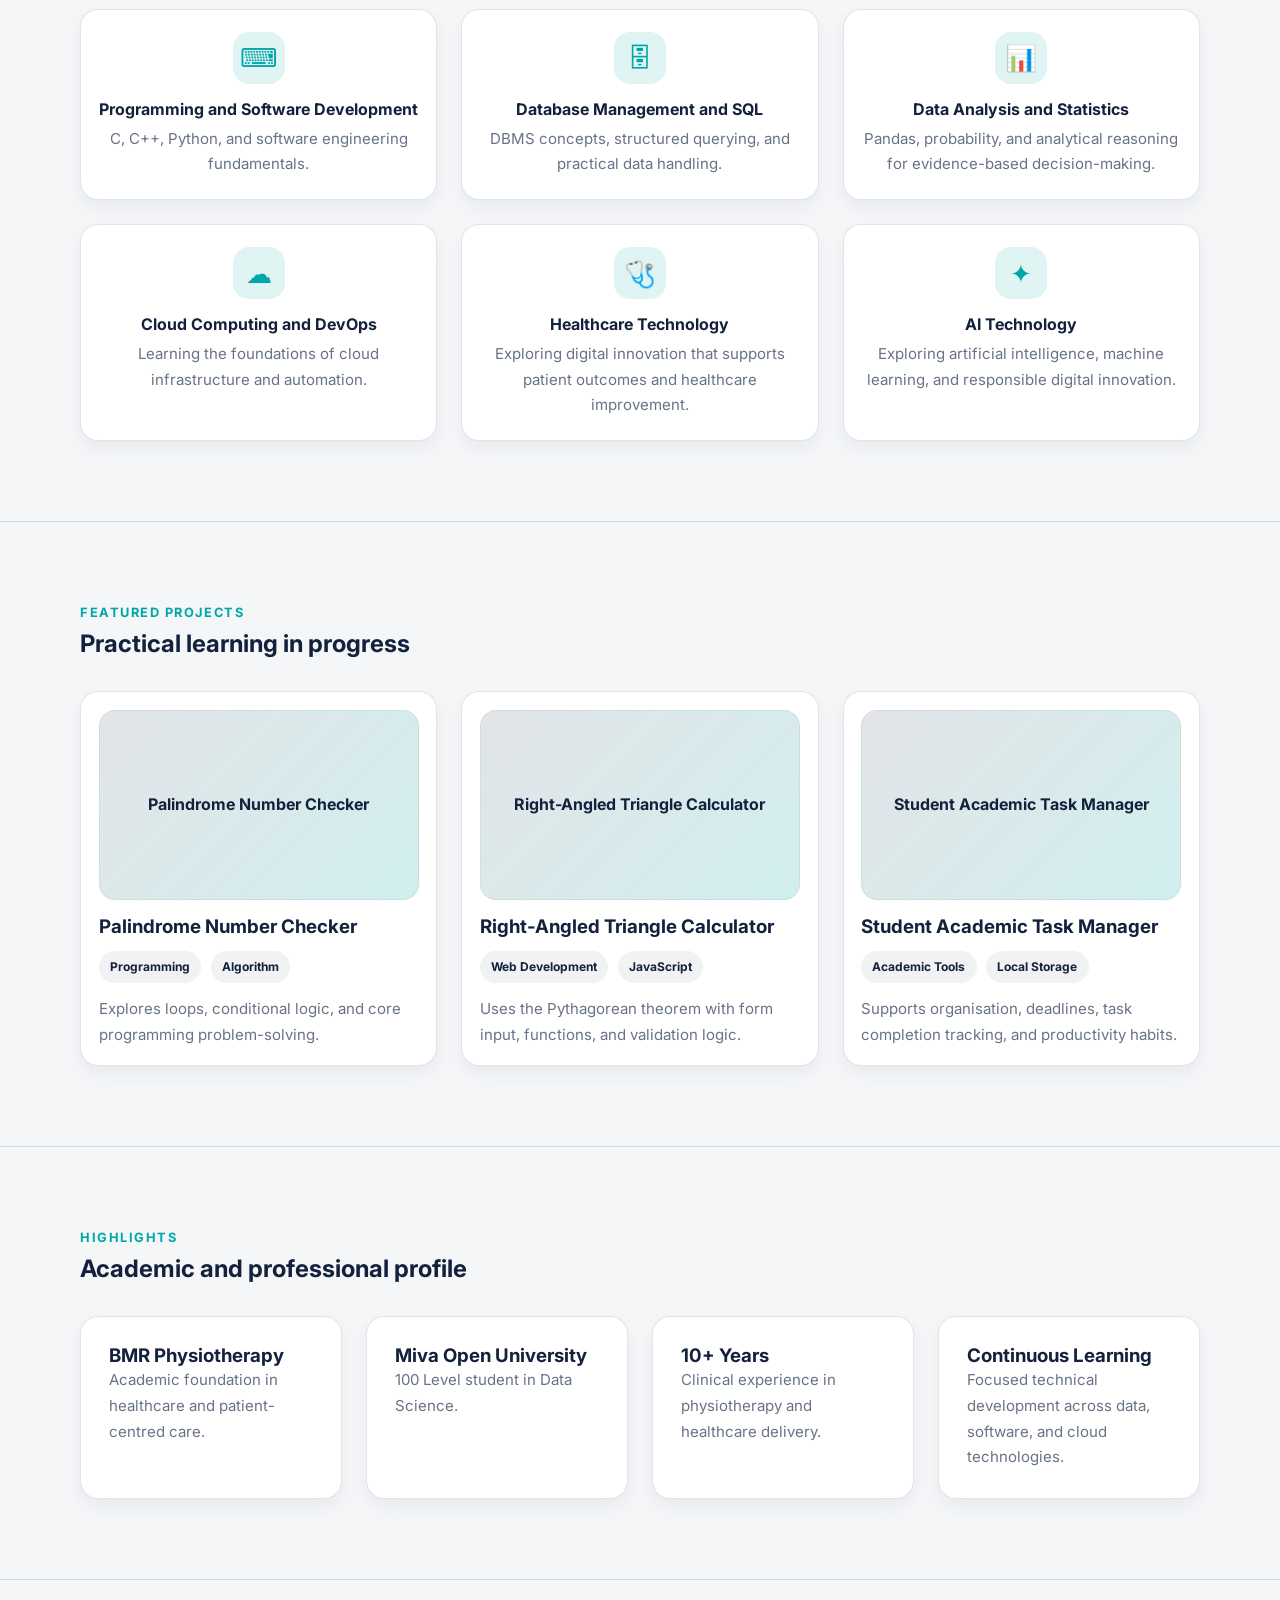
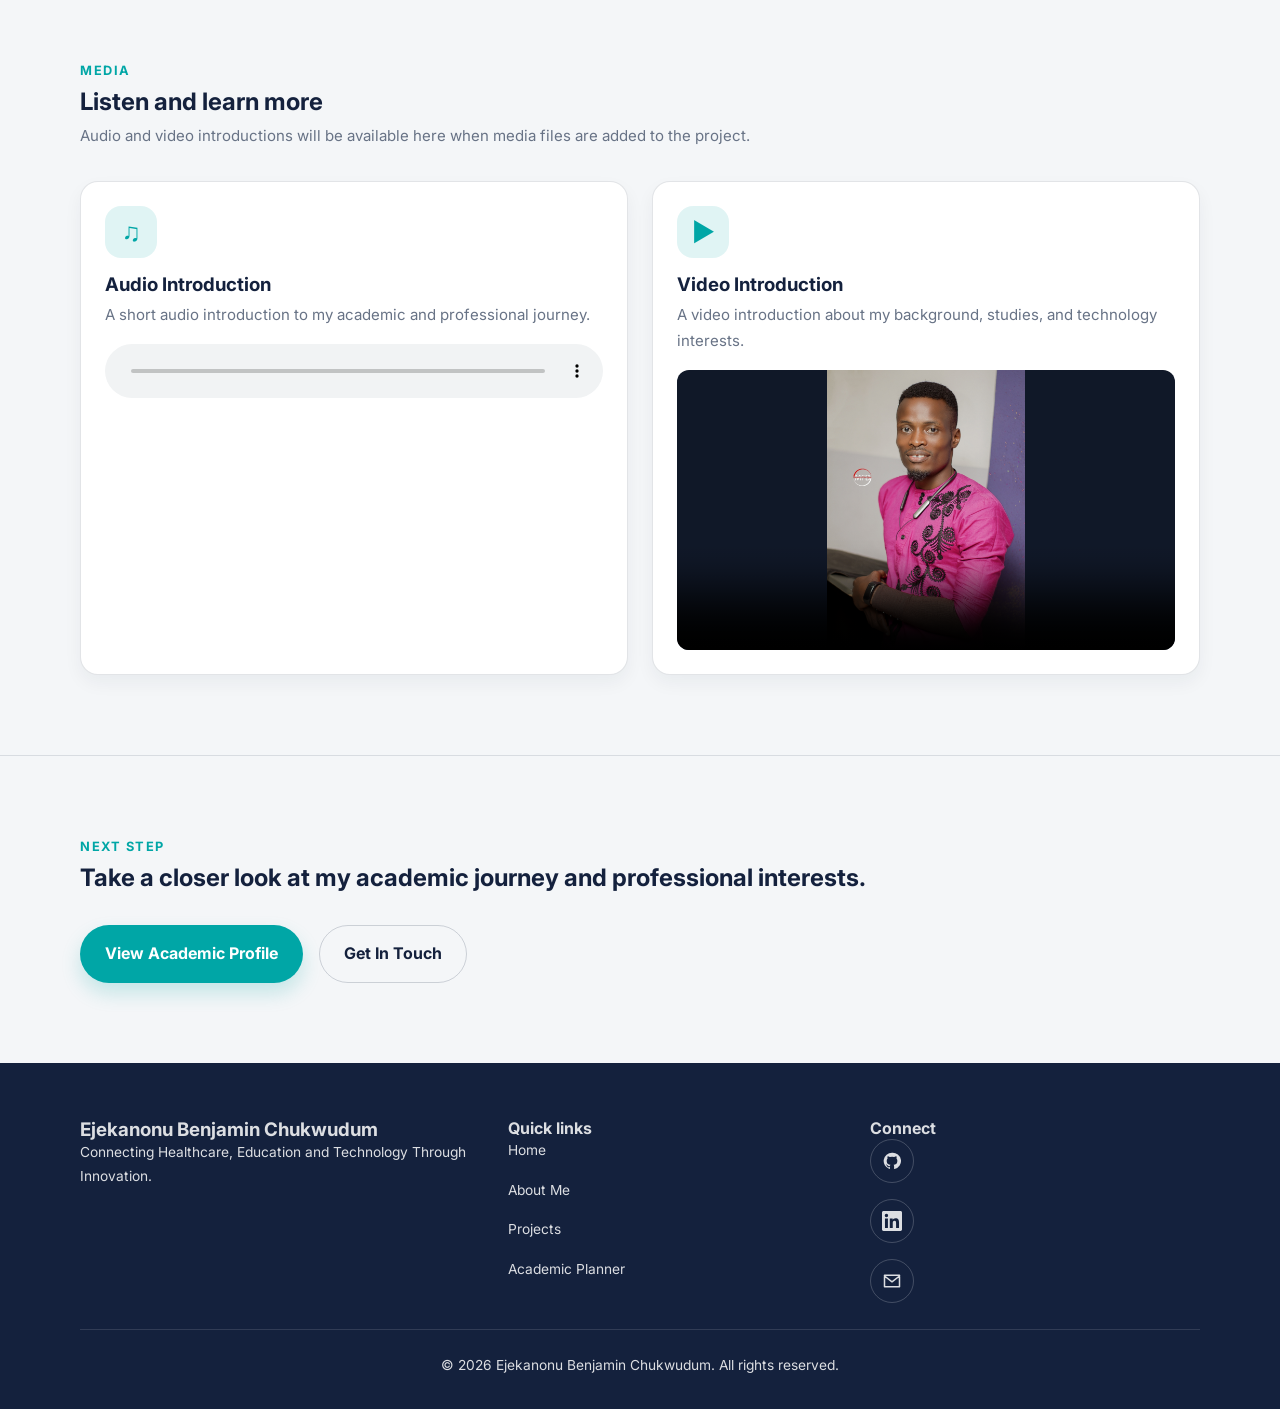
==== commit 6033fea5: "Refactor code structure for improved readability and maintainability" ====
--- a/index.html
+++ b/index.html
@@ -20,7 +20,9 @@
     <header class="site-header">
       <div class="container navbar">
         <a href="index.html" class="brand" aria-label="Home">
-          <span class="brand-mark">E</span> Ejekanonu Benjamin Chukwudum
+          <span class="brand-mark">E</span>
+          <img class="brand-photo" src="assets/images/Ejekanonu%20Benjamin.jpg" alt="" />
+          Ejekanonu Benjamin Chukwudum
         </a>
 
         <nav class="nav-links" aria-label="Main navigation">
@@ -56,12 +58,16 @@
             </div>
           </div>
 
-          <div class="profile-visual" aria-label="Profile placeholder illustration">
+          <div class="profile-visual" aria-label="Profile photograph">
             <div class="shape-square"></div>
             <div class="shape-ring"></div>
             <div class="shape-dot"></div>
             <div class="photo-frame">
-              <div class="photo-placeholder" aria-label="Profile image placeholder"></div>
+              <img
+                class="photo-placeholder"
+                src="assets/images/Ejekanonu%20Benjamin.jpg"
+                alt="Ejekanonu Benjamin Chukwudum"
+              />
             </div>
           </div>
         </div>
@@ -257,7 +263,7 @@
                 controls
                 preload="metadata"
                 playsinline
-                poster="assets/images/profile-placeholder.svg"
+                poster="assets/images/Ejekanonu%20Benjamin.jpg"
                 aria-label="Video introduction"
               >
                 <source src="assets/video/portfolio-introduction.mp4" type="video/mp4" />
@@ -300,11 +306,11 @@
 
         <div>
           <h4>Quick links</h4>
-          <ul class="footer-links">
-            <li><a href="index.html">Home</a></li>
-            <li><a href="about.html">About Me</a></li>
-            <li><a href="projects.html">Projects</a></li>
-            <li><a href="planner.html">Academic Planner</a></li>
+          <ul class="footer-links quick-links">
+            <li><a class="quick-link" href="index.html" aria-label="Home"><svg class="quick-link-icon" viewBox="0 0 24 24" aria-hidden="true" focusable="false"><path d="m3 10 9-7 9 7M5 9v12h14V9M9 21v-7h6v7"/></svg><span class="quick-link-label">Home</span></a></li>
+            <li><a class="quick-link" href="about.html" aria-label="About Me"><svg class="quick-link-icon" viewBox="0 0 24 24" aria-hidden="true" focusable="false"><circle cx="12" cy="8" r="4"/><path d="M4 21a8 8 0 0 1 16 0"/></svg><span class="quick-link-label">About Me</span></a></li>
+            <li><a class="quick-link" href="projects.html" aria-label="Projects"><svg class="quick-link-icon" viewBox="0 0 24 24" aria-hidden="true" focusable="false"><path d="M3 7h7l2 2h9v11H3zM3 7V5h7l2 2"/></svg><span class="quick-link-label">Projects</span></a></li>
+            <li><a class="quick-link" href="planner.html" aria-label="Academic Planner"><svg class="quick-link-icon" viewBox="0 0 24 24" aria-hidden="true" focusable="false"><rect x="3" y="5" width="18" height="16" rx="2"/><path d="M16 3v4M8 3v4M3 10h18"/></svg><span class="quick-link-label">Academic Planner</span></a></li>
           </ul>
         </div>
 
--- a/css/style.css
+++ b/css/style.css
@@ -150,6 +150,14 @@
   margin-right: 0.65rem;
 }
 
+.brand-photo {
+  display: none;
+  width: 2.2rem;
+  height: 2.2rem;
+  border-radius: 0.7rem;
+  object-fit: cover;
+}
+
 .nav-links {
   display: flex;
   align-items: center;
@@ -330,31 +338,8 @@
   height: 82%;
   margin-bottom: 1.5rem;
   border-radius: 1.5rem 1.5rem 0 0;
-  background: linear-gradient(180deg, rgba(255, 255, 255, 0.95), rgba(244, 246, 248, 0.92));
+  object-fit: cover;
   border: 8px solid rgba(255, 255, 255, 0.42);
-  display: flex;
-  align-items: end;
-  justify-content: center;
-}
-
-.photo-placeholder::before {
-  content: "";
-  width: 62%;
-  height: 34%;
-  background: linear-gradient(180deg, #e2e8f0, #cbd5e1);
-  border-radius: 50% 50% 30% 30%;
-  margin-top: auto;
-}
-
-.photo-placeholder::after {
-  content: "";
-  position: absolute;
-  width: 44%;
-  height: 48%;
-  bottom: 12%;
-  background: linear-gradient(180deg, #dfe5ec, #c3cedb);
-  border-radius: 45% 45% 15% 15%;
-  box-shadow: inset 0 0 0 8px rgba(20, 33, 61, 0.08);
 }
 
 .shape-square,
@@ -691,6 +676,13 @@
   align-items: start;
 }
 
+.planner-page-header {
+  flex-direction: row;
+  justify-content: space-between;
+  align-items: center;
+  gap: 1rem;
+}
+
 .dashboard-card,
 .task-card,
 .form-panel {
@@ -927,6 +919,10 @@
   margin: 0;
 }
 
+.quick-link-icon {
+  display: none;
+}
+
 .footer-links li {
   padding: 0.1rem 0;
 }
@@ -1104,8 +1100,29 @@
 }
 
 @media (max-width: 768px) {
+  .brand {
+    display: inline-flex;
+    align-items: center;
+    gap: 0.45rem;
+    font-size: 0;
+  }
+
+  .brand-mark {
+    margin-right: 0;
+    font-size: 1rem;
+  }
+
+  .brand-photo {
+    display: inline-flex;
+  }
+
   .nav-toggle {
     display: inline-flex;
+  }
+
+  .nav-actions {
+    width: auto;
+    margin-left: auto;
   }
 
   .nav-links {
@@ -1156,10 +1173,19 @@
     padding: 4rem 0;
   }
 
+  .planner-page-header {
+    flex-direction: column;
+    align-items: stretch;
+  }
+
+  .planner-page-header .btn {
+    width: calc(100% - 2.625rem);
+    margin-inline: auto;
+  }
+
   .hero-actions,
   .filter-bar,
-  .task-actions,
-  .nav-actions {
+  .task-actions {
     width: 100%;
   }
 
@@ -1175,9 +1201,82 @@
     padding: 3rem 0 1.5rem;
   }
 
-  .scroll-edge-button {
+  .footer-links {
+    display: flex;
+    flex-wrap: wrap;
+    align-items: center;
+    gap: 0.75rem;
+  }
+
+  .footer-links li {
+    padding: 0;
+  }
+
+  .quick-link {
+    position: relative;
+    display: inline-flex;
+    align-items: center;
+    justify-content: center;
     width: 2.75rem;
     height: 2.75rem;
+    border: 1px solid rgba(255, 255, 255, 0.2);
+    border-radius: 50%;
+    transition: background-color 0.2s ease, transform 0.2s ease;
+  }
+
+  .quick-link:hover,
+  .quick-link:focus-visible {
+    background: rgba(0, 166, 166, 0.25);
+    transform: translateY(-2px);
+  }
+
+  .quick-link-label {
+    position: absolute;
+    z-index: 1;
+    bottom: calc(100% + 0.5rem);
+    left: 50%;
+    padding: 0.35rem 0.55rem;
+    border-radius: 0.35rem;
+    background: var(--white);
+    color: var(--navy);
+    box-shadow: var(--shadow-soft);
+    font-size: 0.75rem;
+    line-height: 1.2;
+    white-space: nowrap;
+    opacity: 0;
+    visibility: hidden;
+    pointer-events: none;
+    transform: translate(-50%, 0.25rem);
+    transition: opacity 0.2s ease, transform 0.2s ease, visibility 0.2s ease;
+  }
+
+  .quick-link:hover .quick-link-label,
+  .quick-link:focus-visible .quick-link-label {
+    opacity: 1;
+    visibility: visible;
+    transform: translate(-50%, 0);
+  }
+
+  .quick-link-icon {
+    display: block;
+    width: 1.25rem;
+    height: 1.25rem;
+    fill: none;
+    stroke: currentColor;
+    stroke-linecap: round;
+    stroke-linejoin: round;
+    stroke-width: 1.8;
+  }
+
+  .scroll-edge-button {
+    bottom: max(1.5rem, calc(env(safe-area-inset-bottom) + 0.5rem));
+    width: 3.25rem;
+    height: 3.25rem;
+  }
+
+  .scroll-edge-button svg {
+    width: 1.65rem;
+    height: 1.65rem;
   }
 }
 
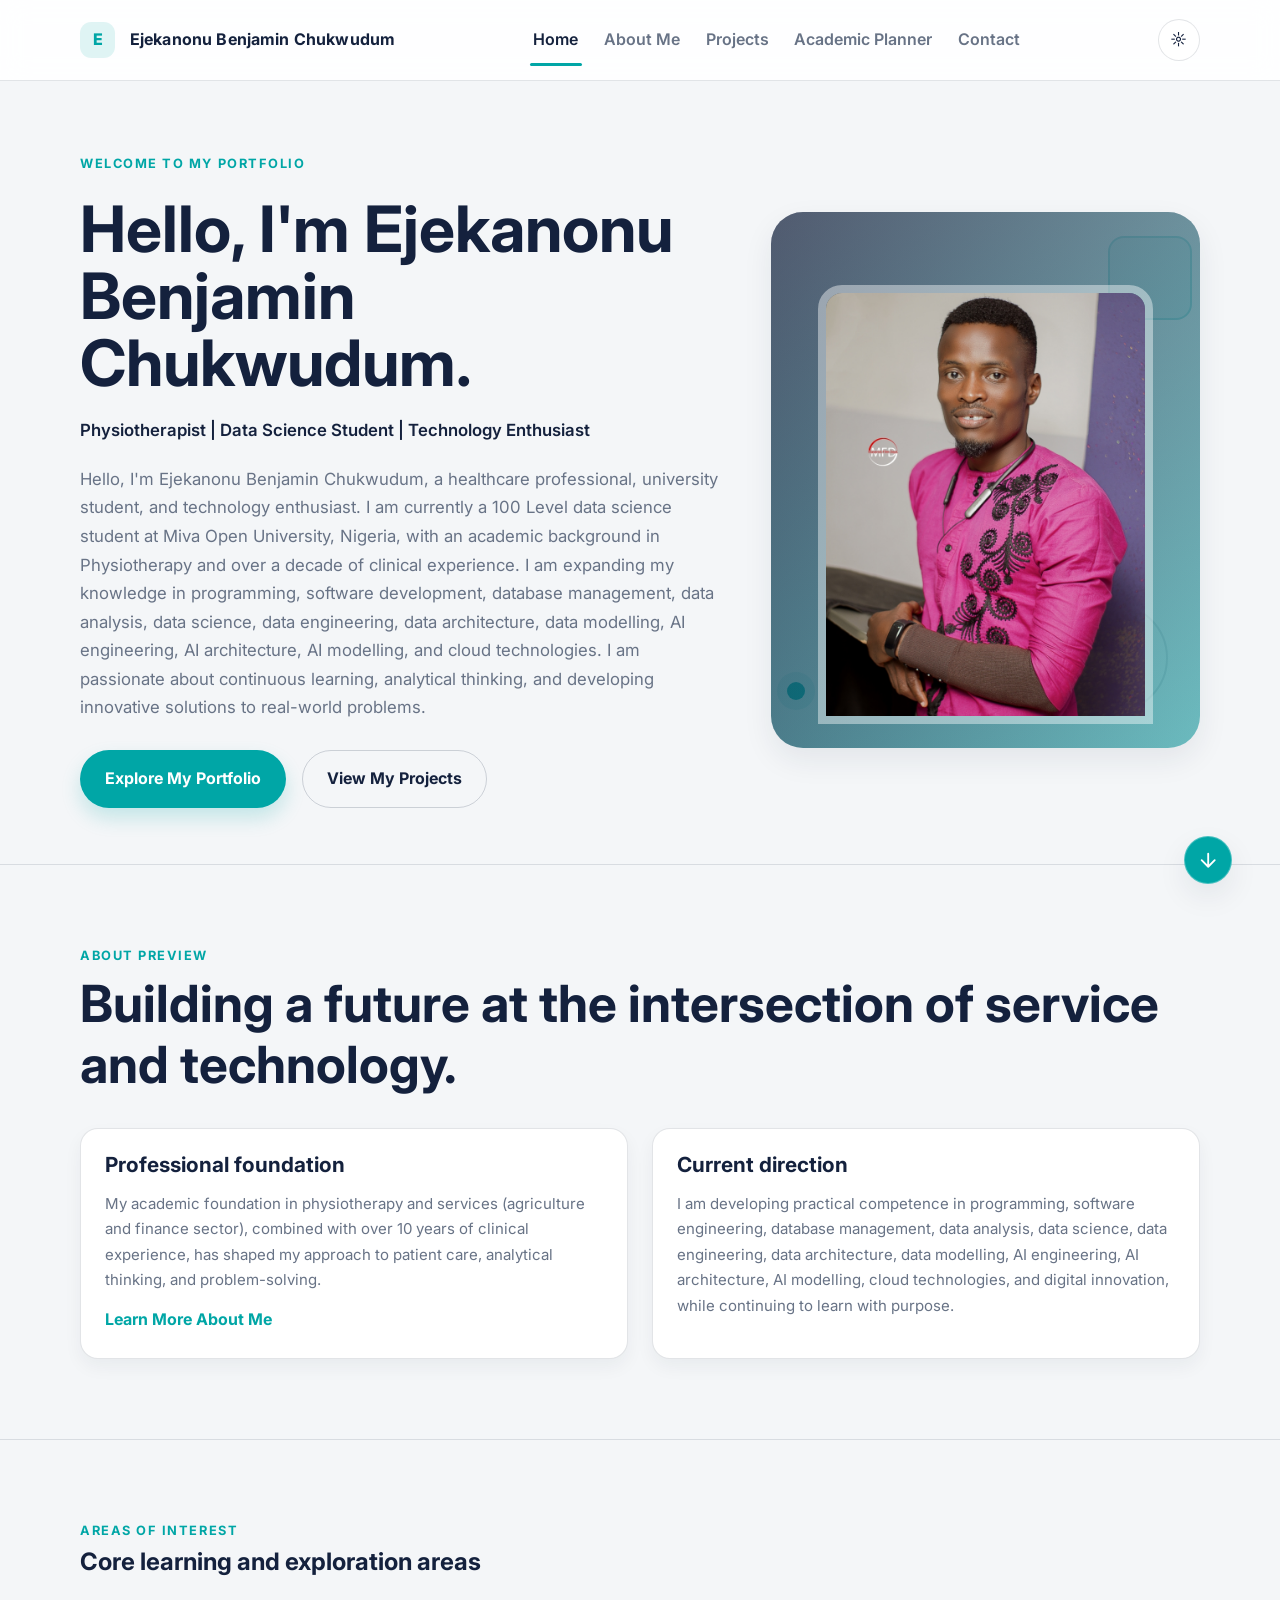
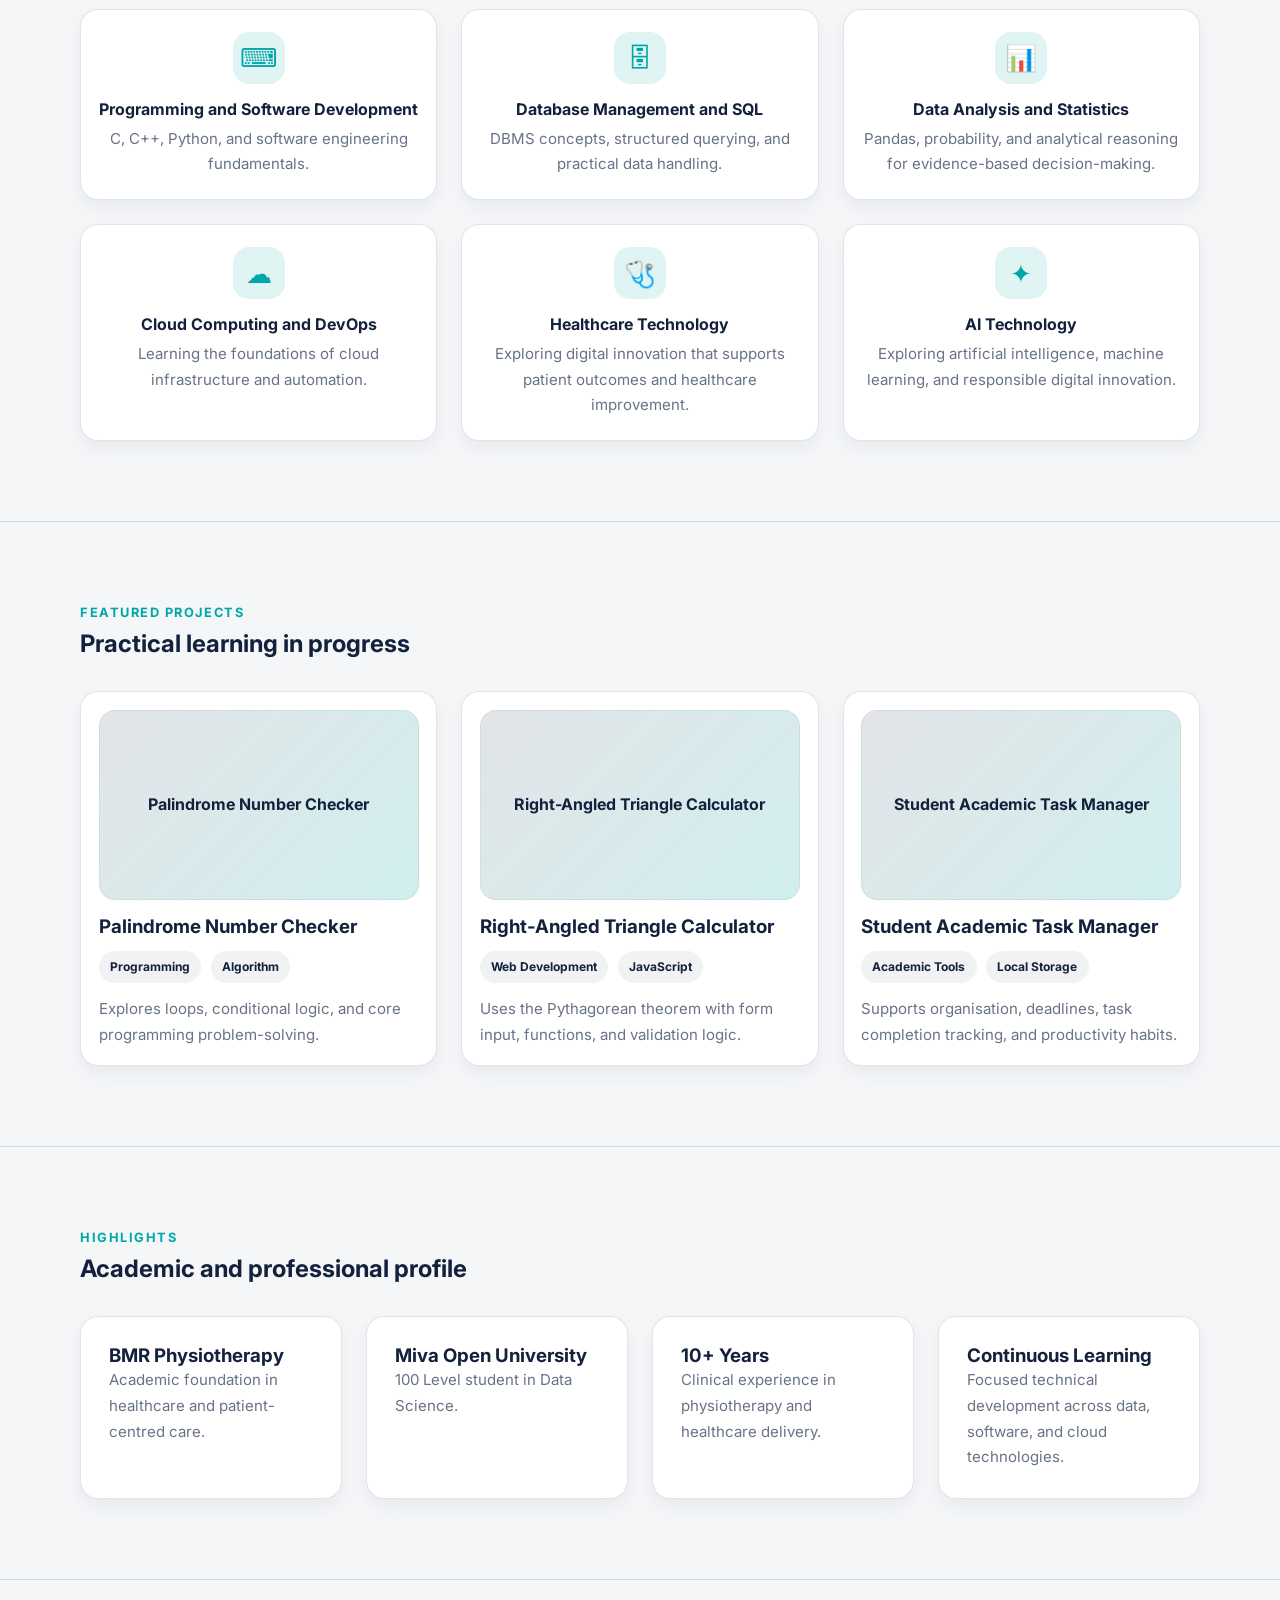
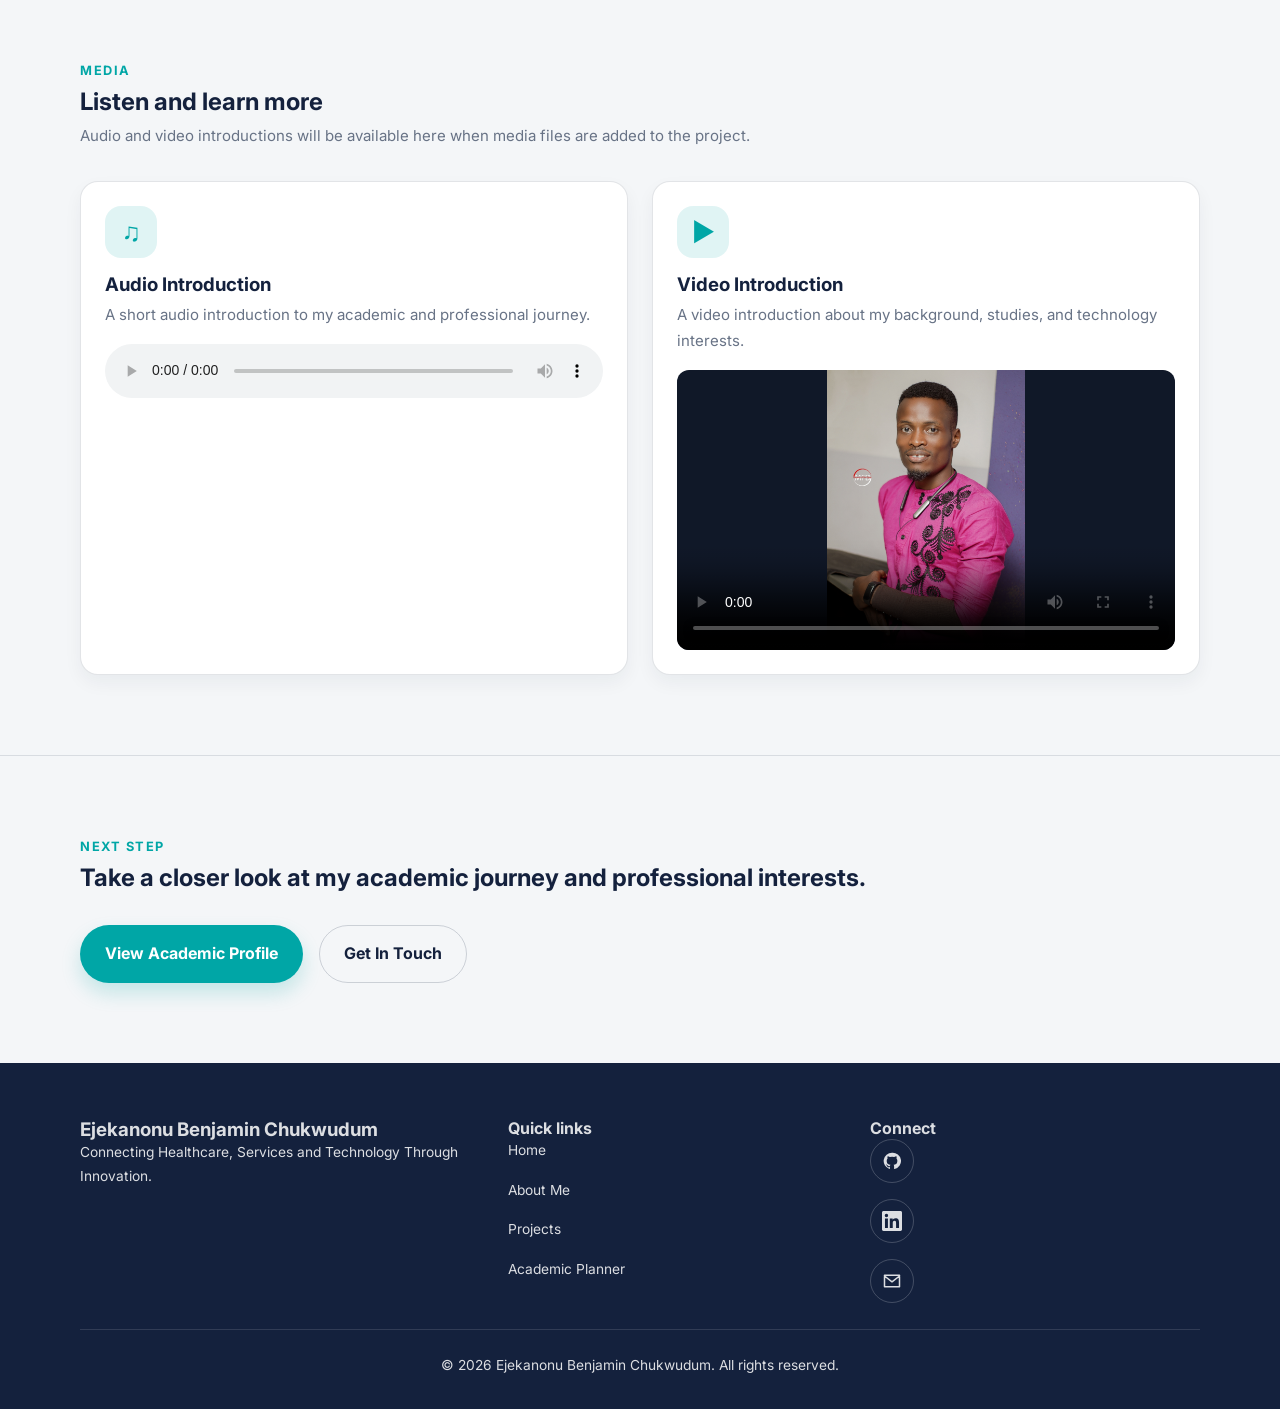
==== commit e1be8ca5: "fix: update footer description for clarity and accuracy" ====
--- a/index.html
+++ b/index.html
@@ -301,7 +301,7 @@
       <div class="container footer-content">
         <div>
           <h3>Ejekanonu Benjamin Chukwudum</h3>
-          <p>Connecting Healthcare, Education and Technology Through Innovation.</p>
+          <p>Connecting Healthcare, Services and Technology Through Innovation.</p>
         </div>
 
         <div>
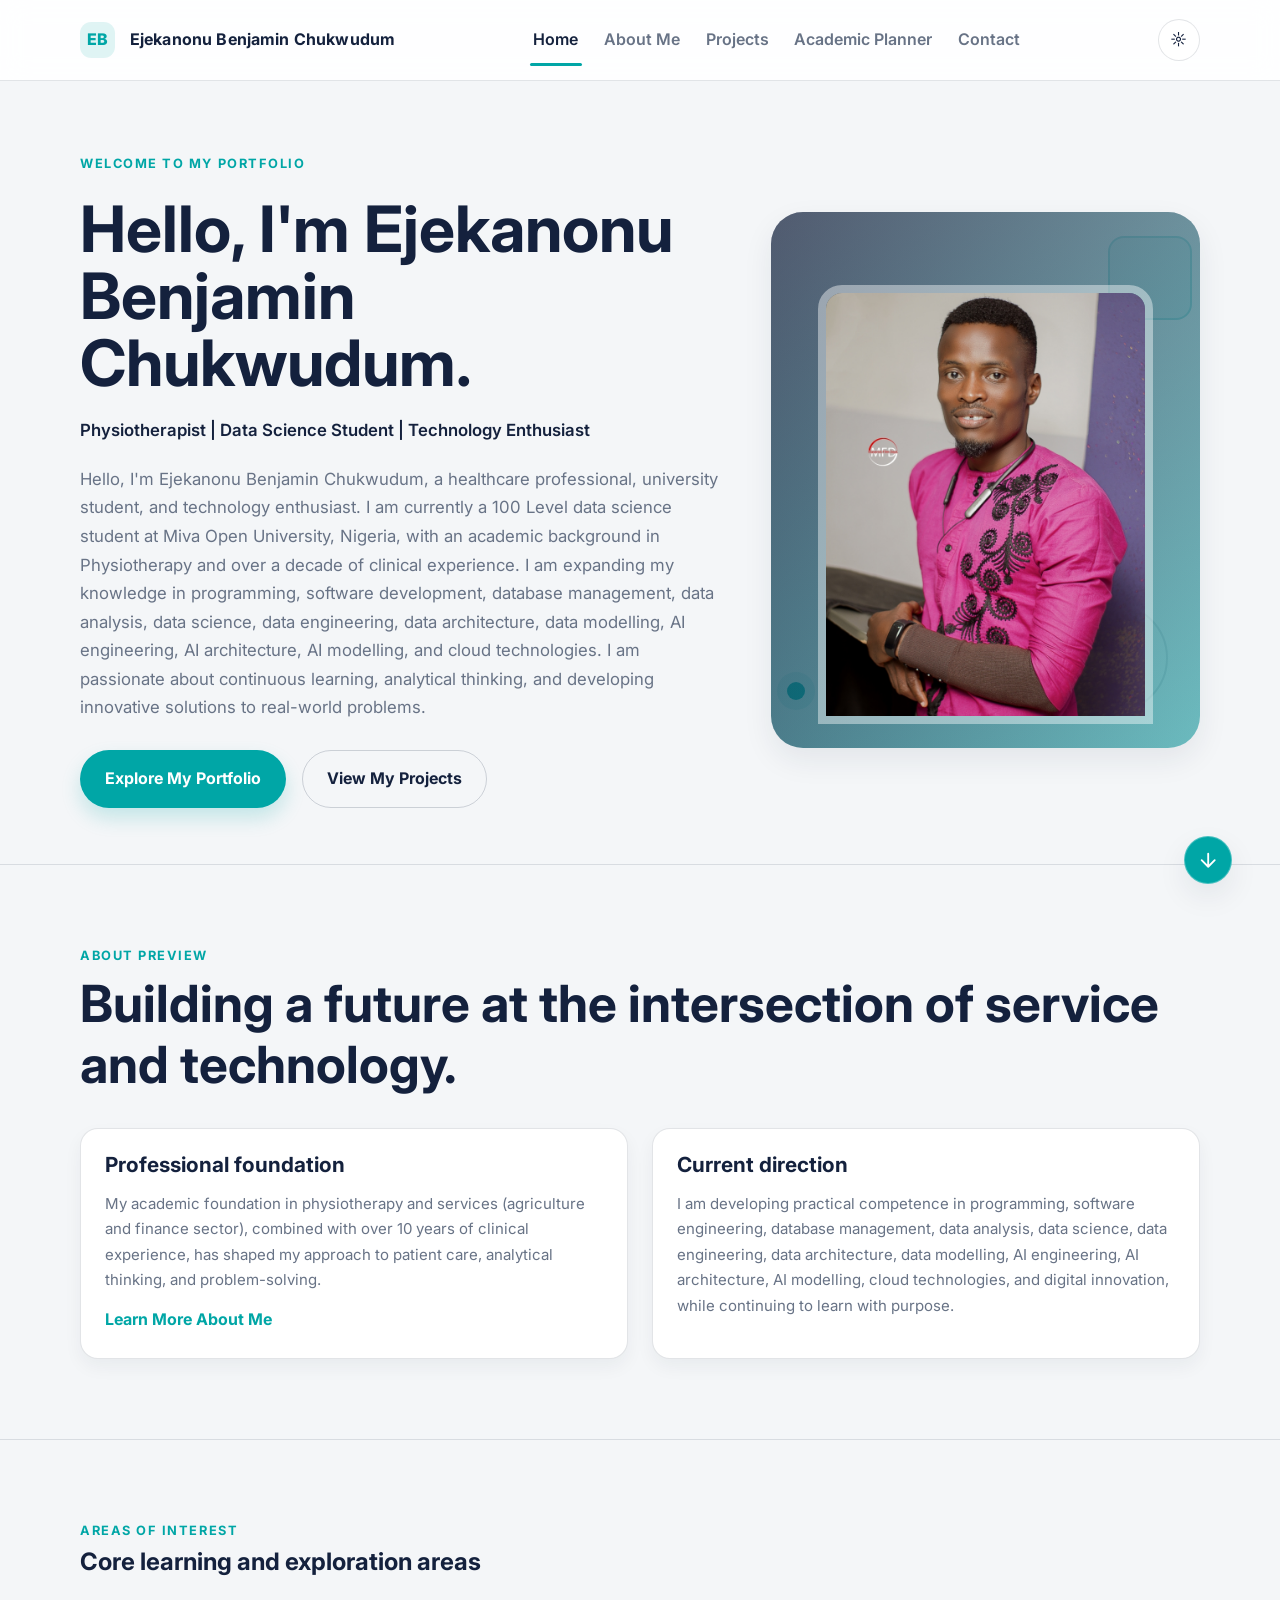
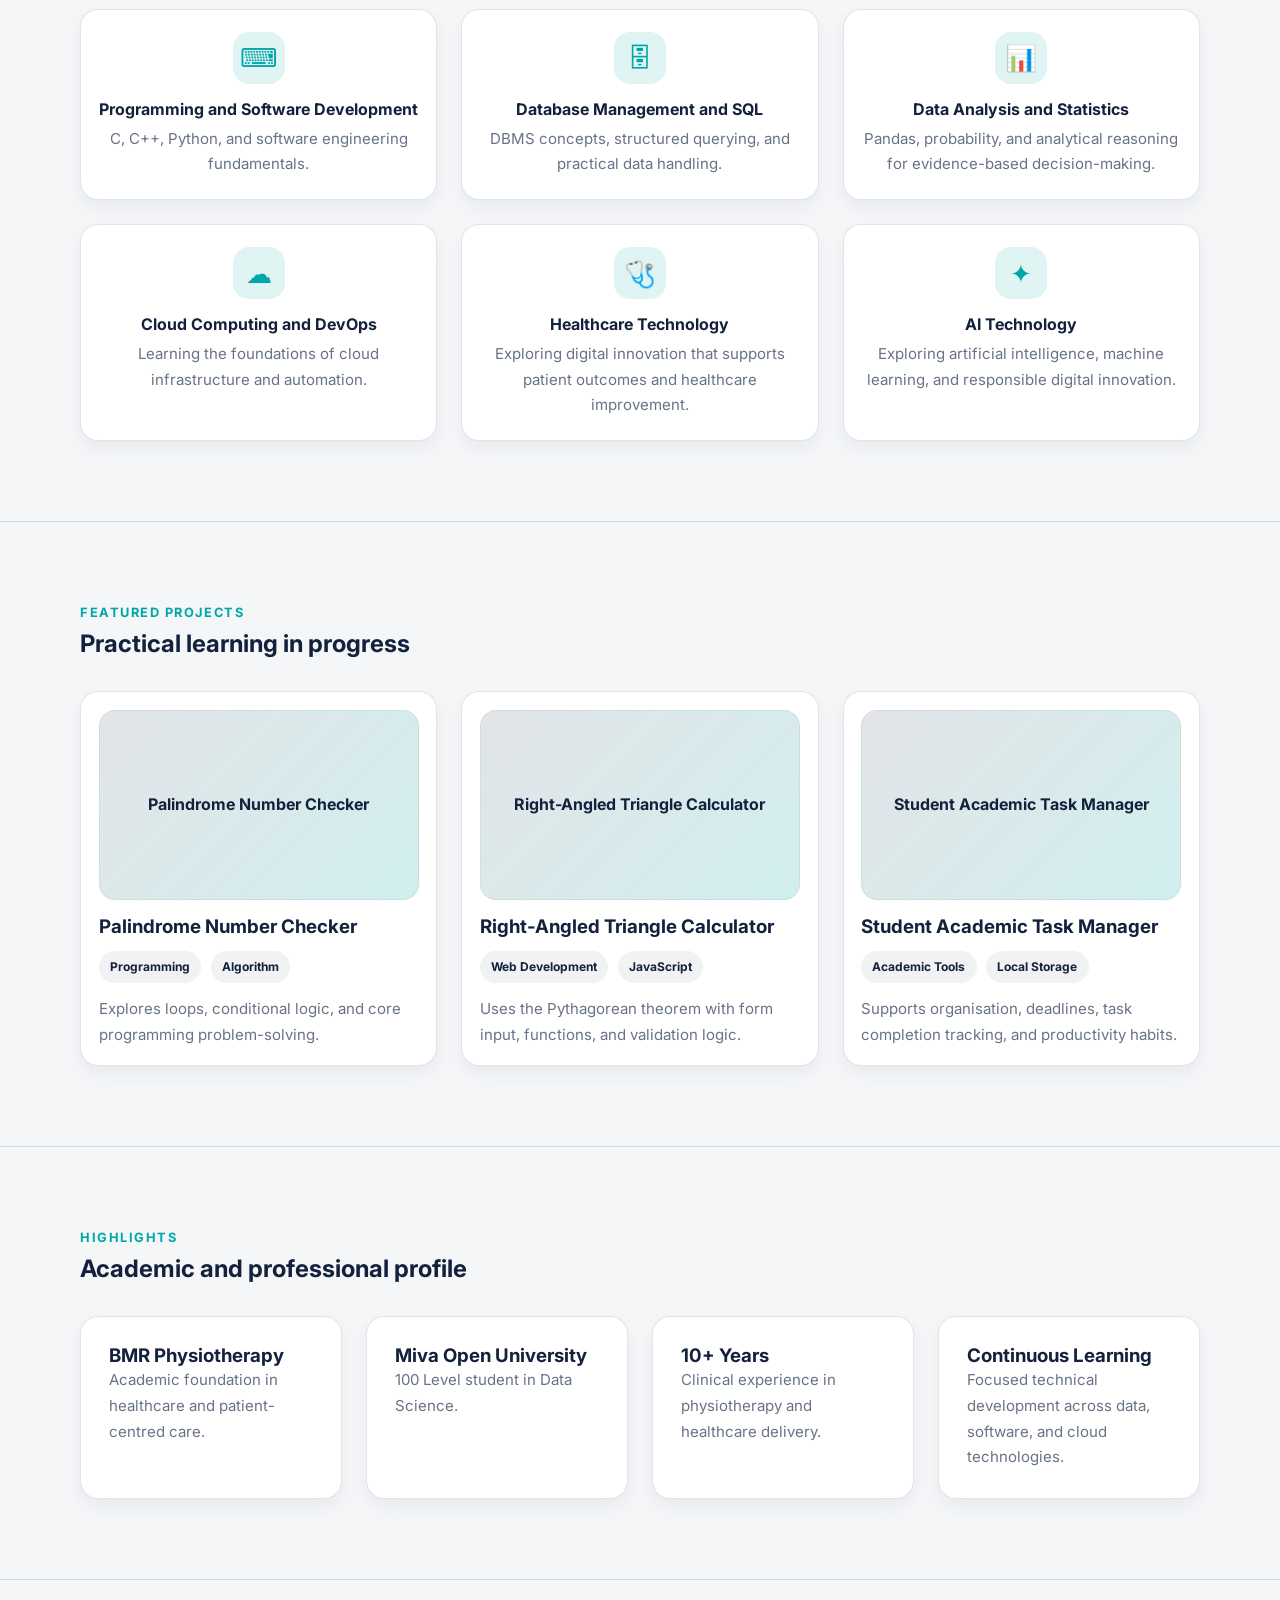
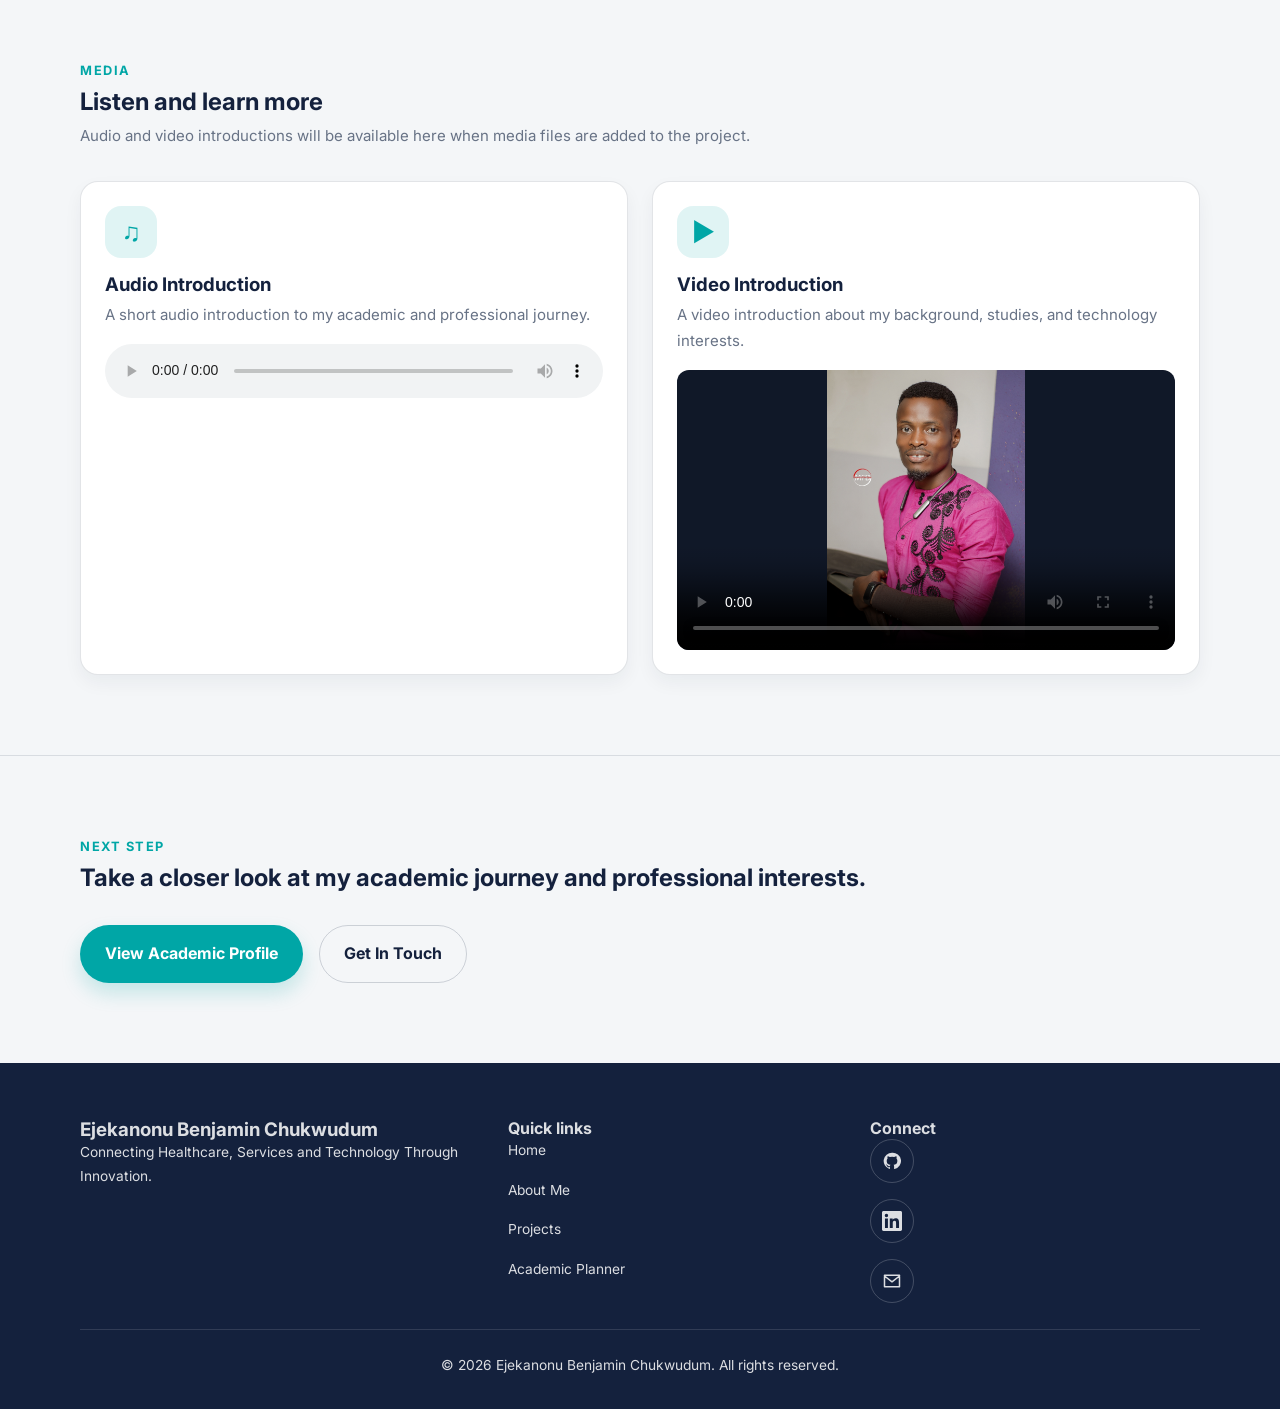
==== commit 292ba735: "feat: update brand mark in header for improved branding" ====
--- a/index.html
+++ b/index.html
@@ -20,7 +20,7 @@
     <header class="site-header">
       <div class="container navbar">
         <a href="index.html" class="brand" aria-label="Home">
-          <span class="brand-mark">E</span>
+          <span class="brand-mark">EB</span>
           <img class="brand-photo" src="assets/images/Ejekanonu%20Benjamin.jpg" alt="" />
           Ejekanonu Benjamin Chukwudum
         </a>
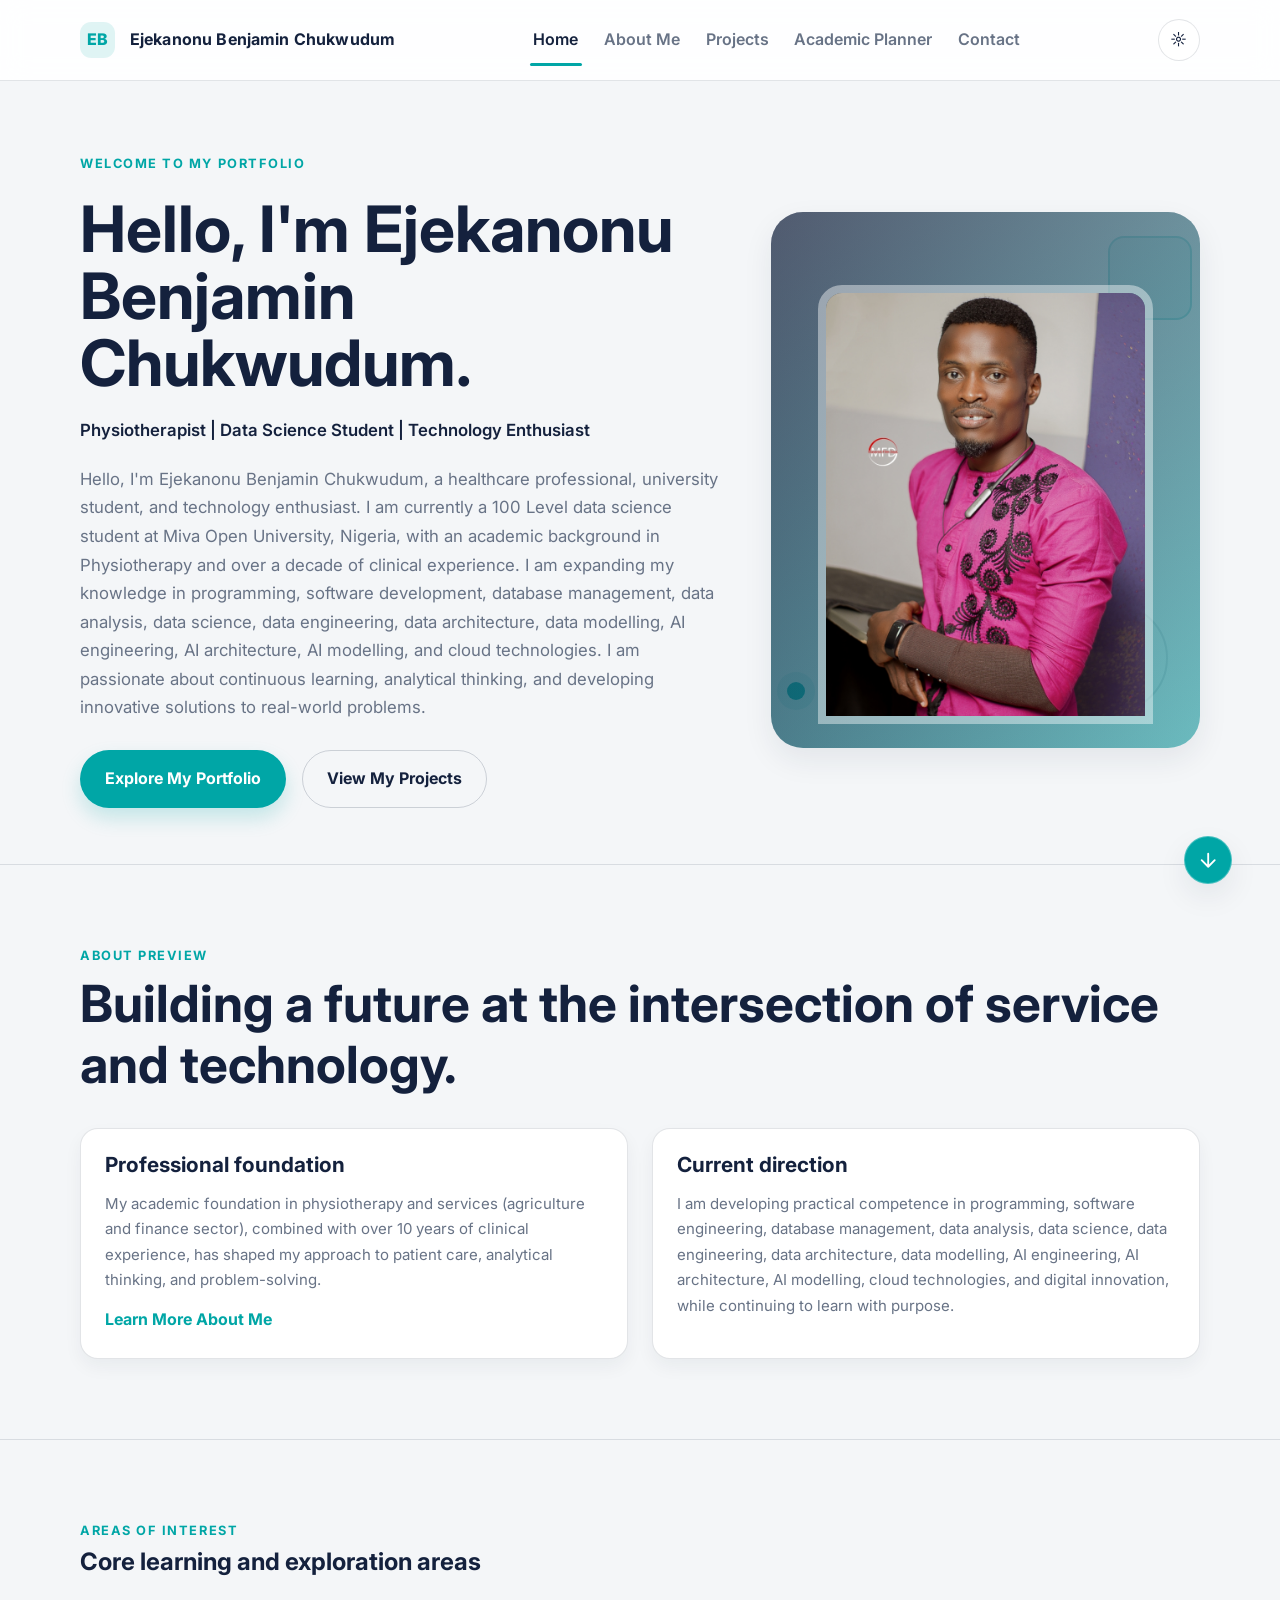
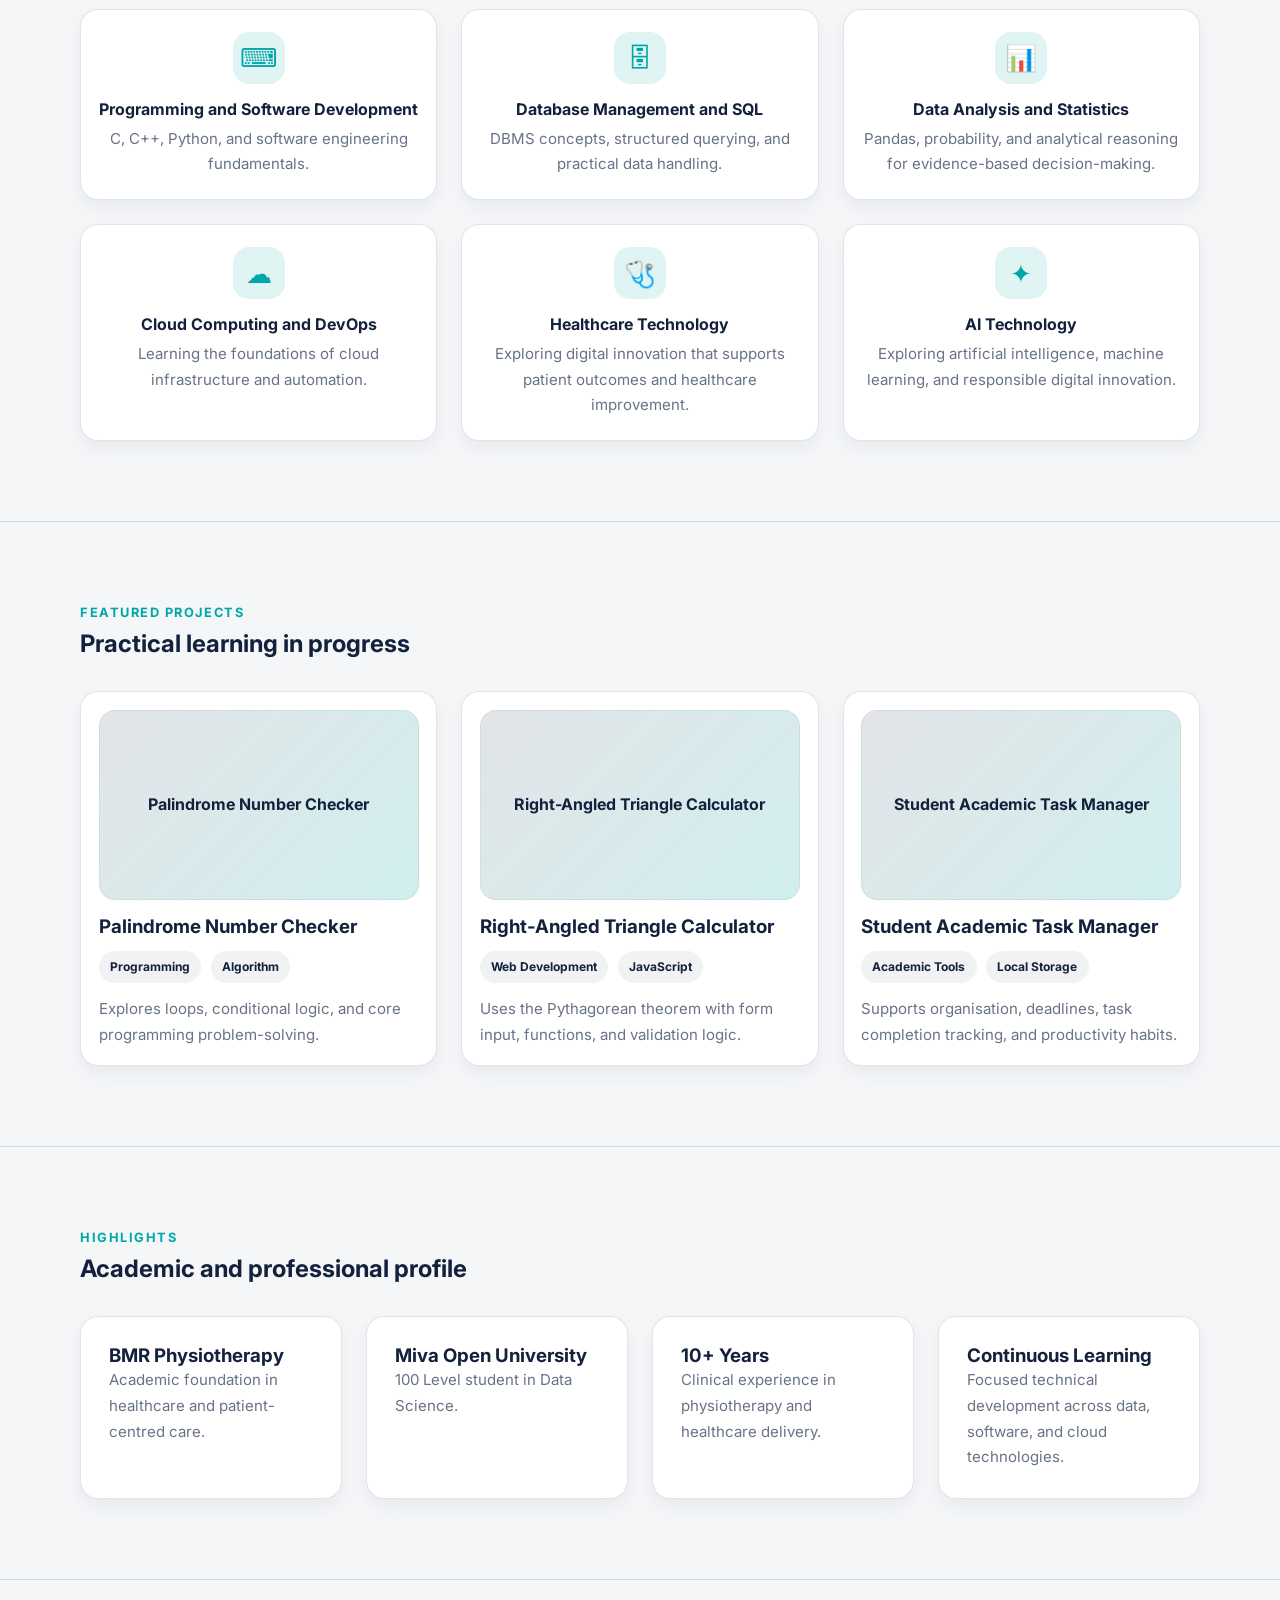
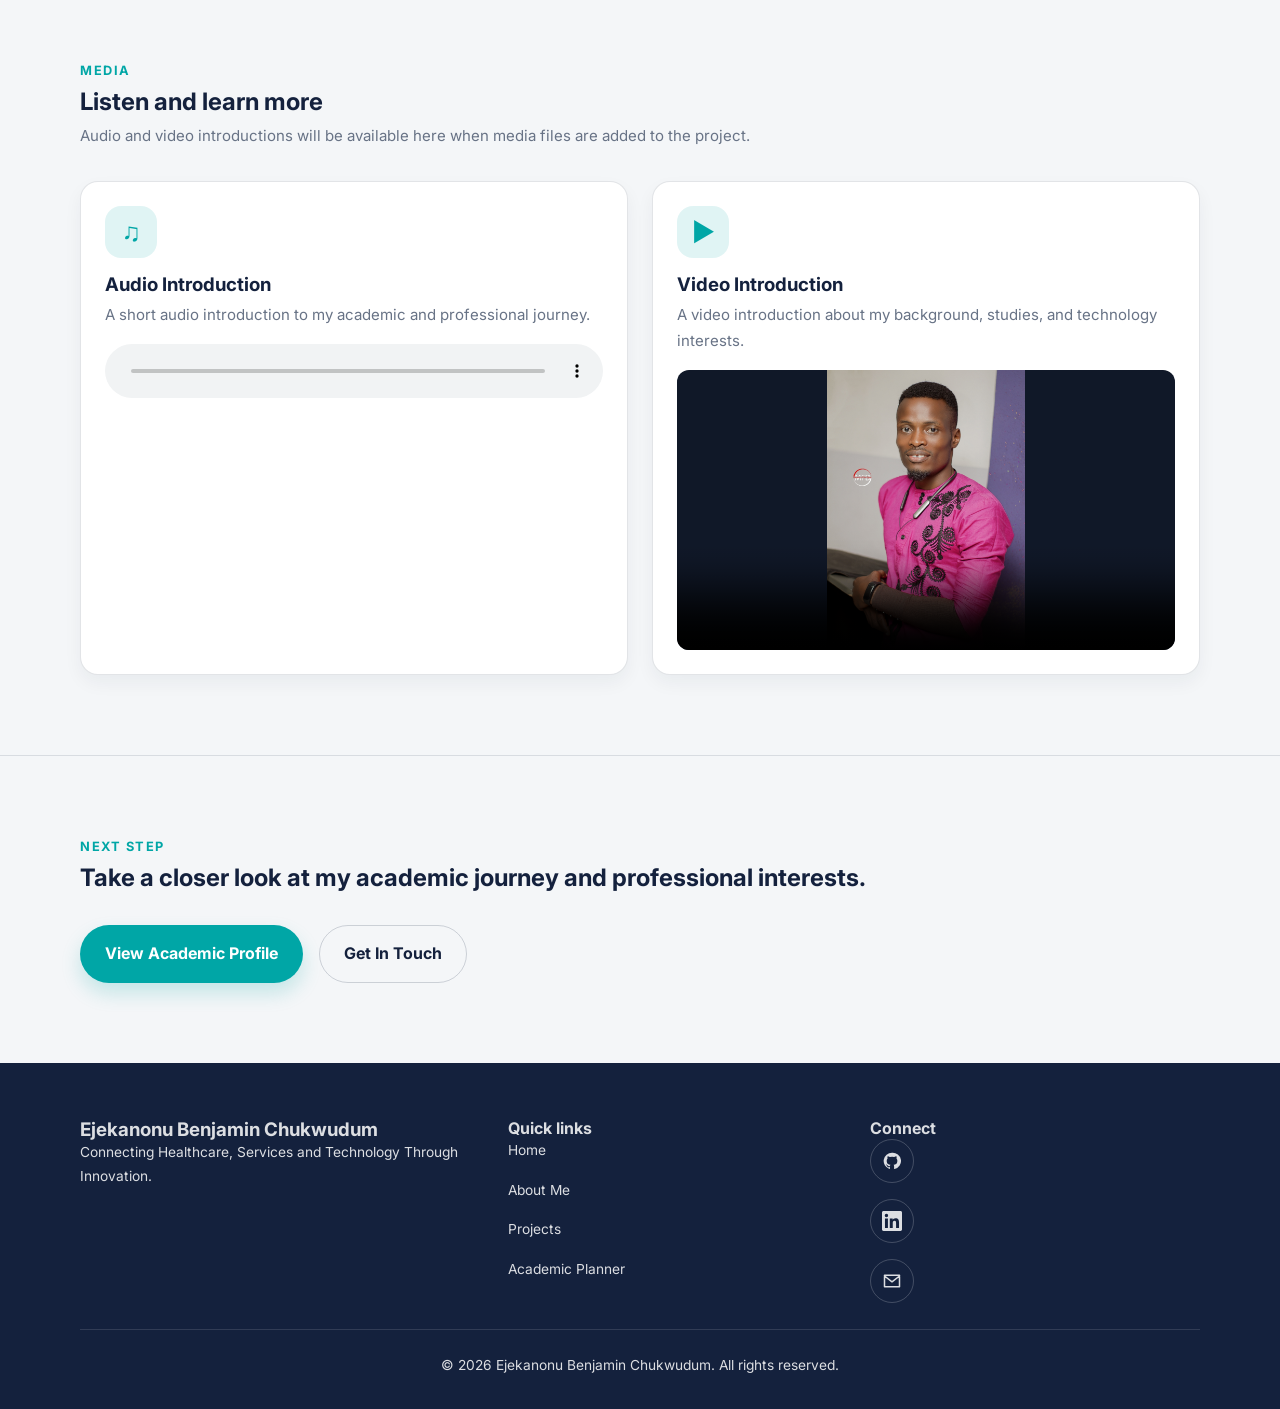
==== commit 6a8c7a2b: "feat: add real GitHub and LinkedIn profile links to footer and contact sections" ====
--- a/index.html
+++ b/index.html
@@ -317,10 +317,10 @@
         <div>
           <h4>Connect</h4>
           <ul class="footer-links">
-            <li><a class="icon-link" href="#" aria-label="GitHub profile placeholder">
+            <li><a class="icon-link" href="https://www.github.com/EjekanonuB" aria-label="GitHub profile" target="_blank" rel="noopener noreferrer">
               <svg viewBox="0 0 24 24" aria-hidden="true" focusable="false"><path d="M12 2a10 10 0 0 0-3.16 19.49c.5.09.68-.22.68-.48v-1.68c-2.78.6-3.37-1.18-3.37-1.18-.46-1.16-1.11-1.47-1.11-1.47-.91-.62.07-.61.07-.61 1 .07 1.53 1.03 1.53 1.03.9 1.52 2.36 1.08 2.94.83.09-.65.35-1.08.64-1.33-2.22-.25-4.56-1.11-4.56-4.95 0-1.09.39-1.99 1.03-2.69-.1-.25-.45-1.28.1-2.66 0 0 .84-.27 2.75 1.03a9.56 9.56 0 0 1 5 0c1.91-1.3 2.75-1.03 2.75-1.03.55 1.38.2 2.41.1 2.66.64.7 1.03 1.6 1.03 2.69 0 3.85-2.35 4.7-4.58 4.95.36.31.68.92.68 1.85v2.75c0 .27.18.58.69.48A10 10 0 0 0 12 2Z"/></svg>
             </a></li>
-            <li><a class="icon-link" href="#" aria-label="LinkedIn profile placeholder">
+            <li><a class="icon-link" href="https://www.linkedin.com/in/ejekanonu-benjamin-chukwudum-1b0a4a1b2" aria-label="LinkedIn profile" target="_blank" rel="noopener noreferrer">
               <svg viewBox="0 0 24 24" aria-hidden="true" focusable="false"><path d="M20.45 20.45h-3.56v-5.57c0-1.33-.02-3.04-1.85-3.04-1.85 0-2.13 1.44-2.13 2.94v5.67H9.35V8.99h3.42v1.56h.05c.48-.9 1.64-1.85 3.37-1.85 3.6 0 4.26 2.37 4.26 5.46v6.29ZM5.34 7.43a2.06 2.06 0 1 1 0-4.12 2.06 2.06 0 0 1 0 4.12Zm1.78 13.02H3.56V8.99h3.56v11.46ZM22.22 0H1.77C.79 0 0 .77 0 1.73v20.54C0 23.23.79 24 1.77 24h20.44c.98 0 1.79-.77 1.79-1.73V1.73C24 .77 23.19 0 22.22 0Z"/></svg>
             </a></li>
             <li><a class="icon-link" href="contact.html" aria-label="Contact">
